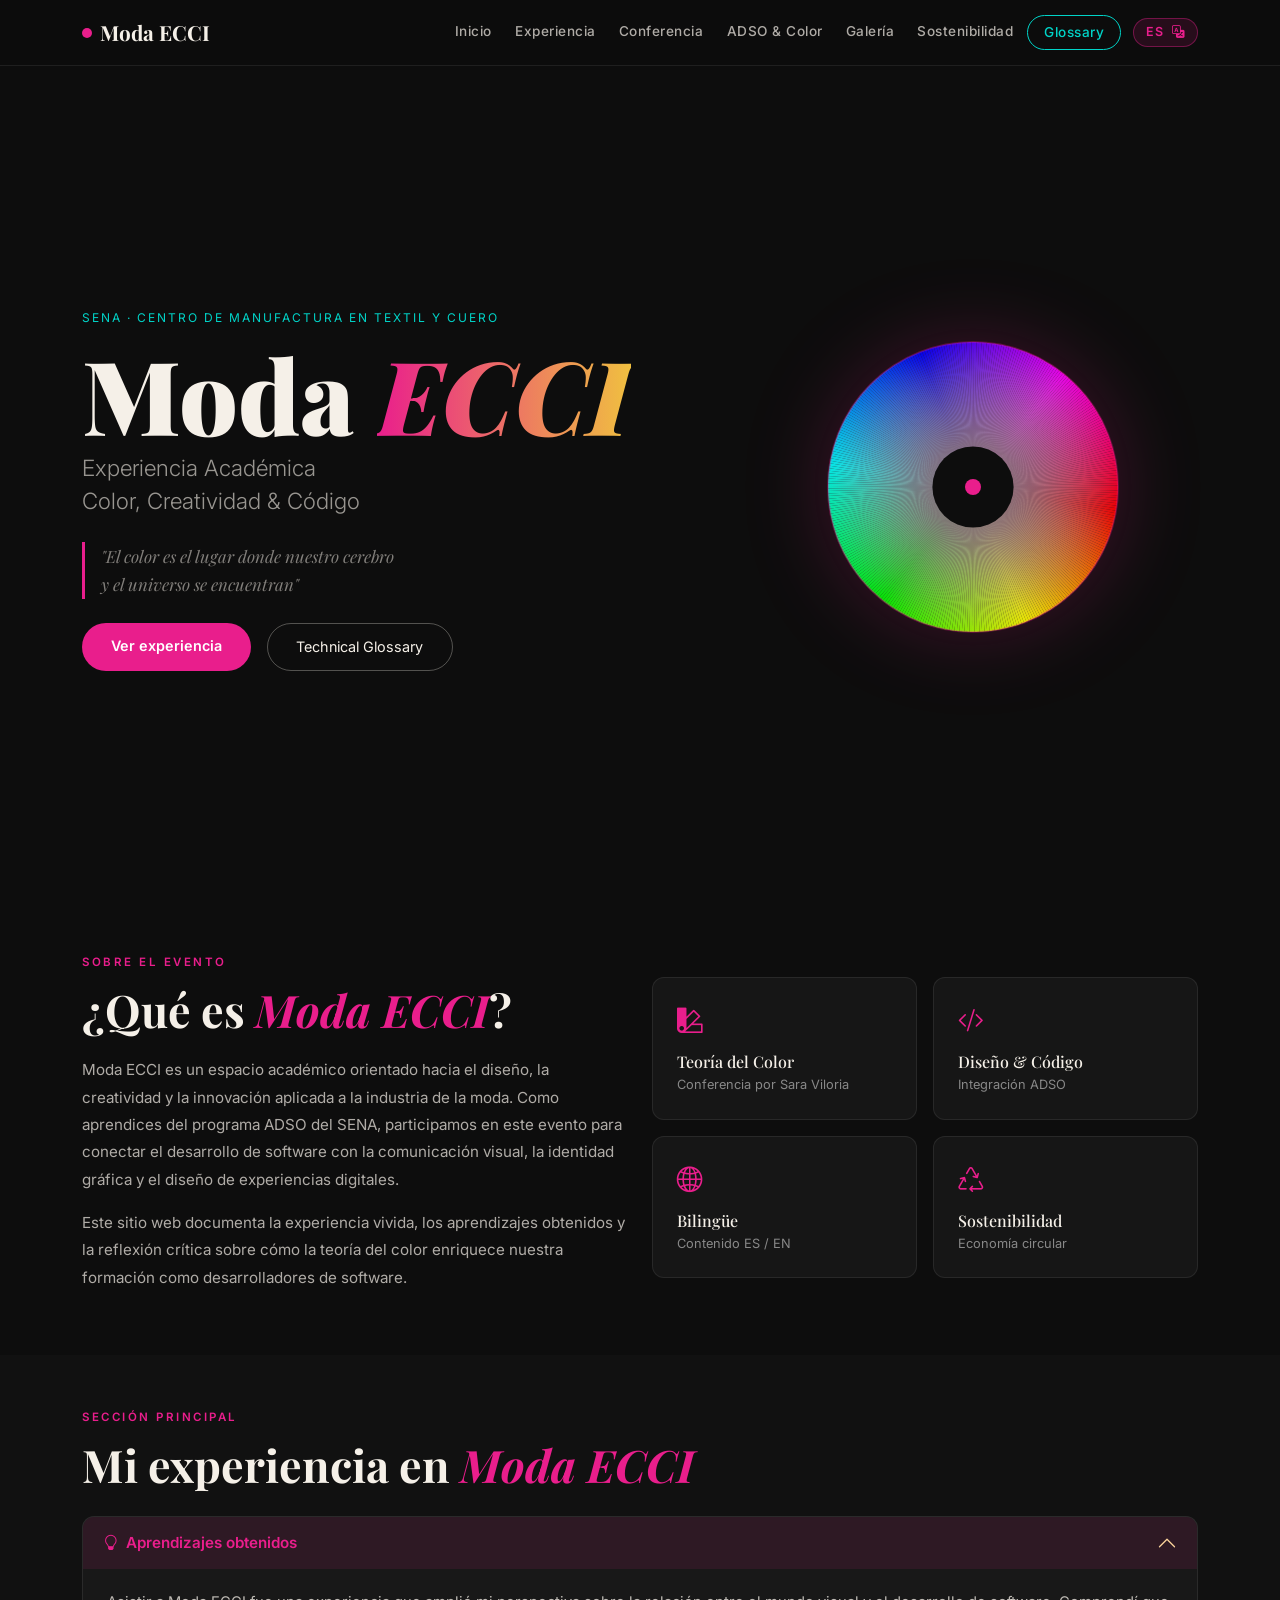
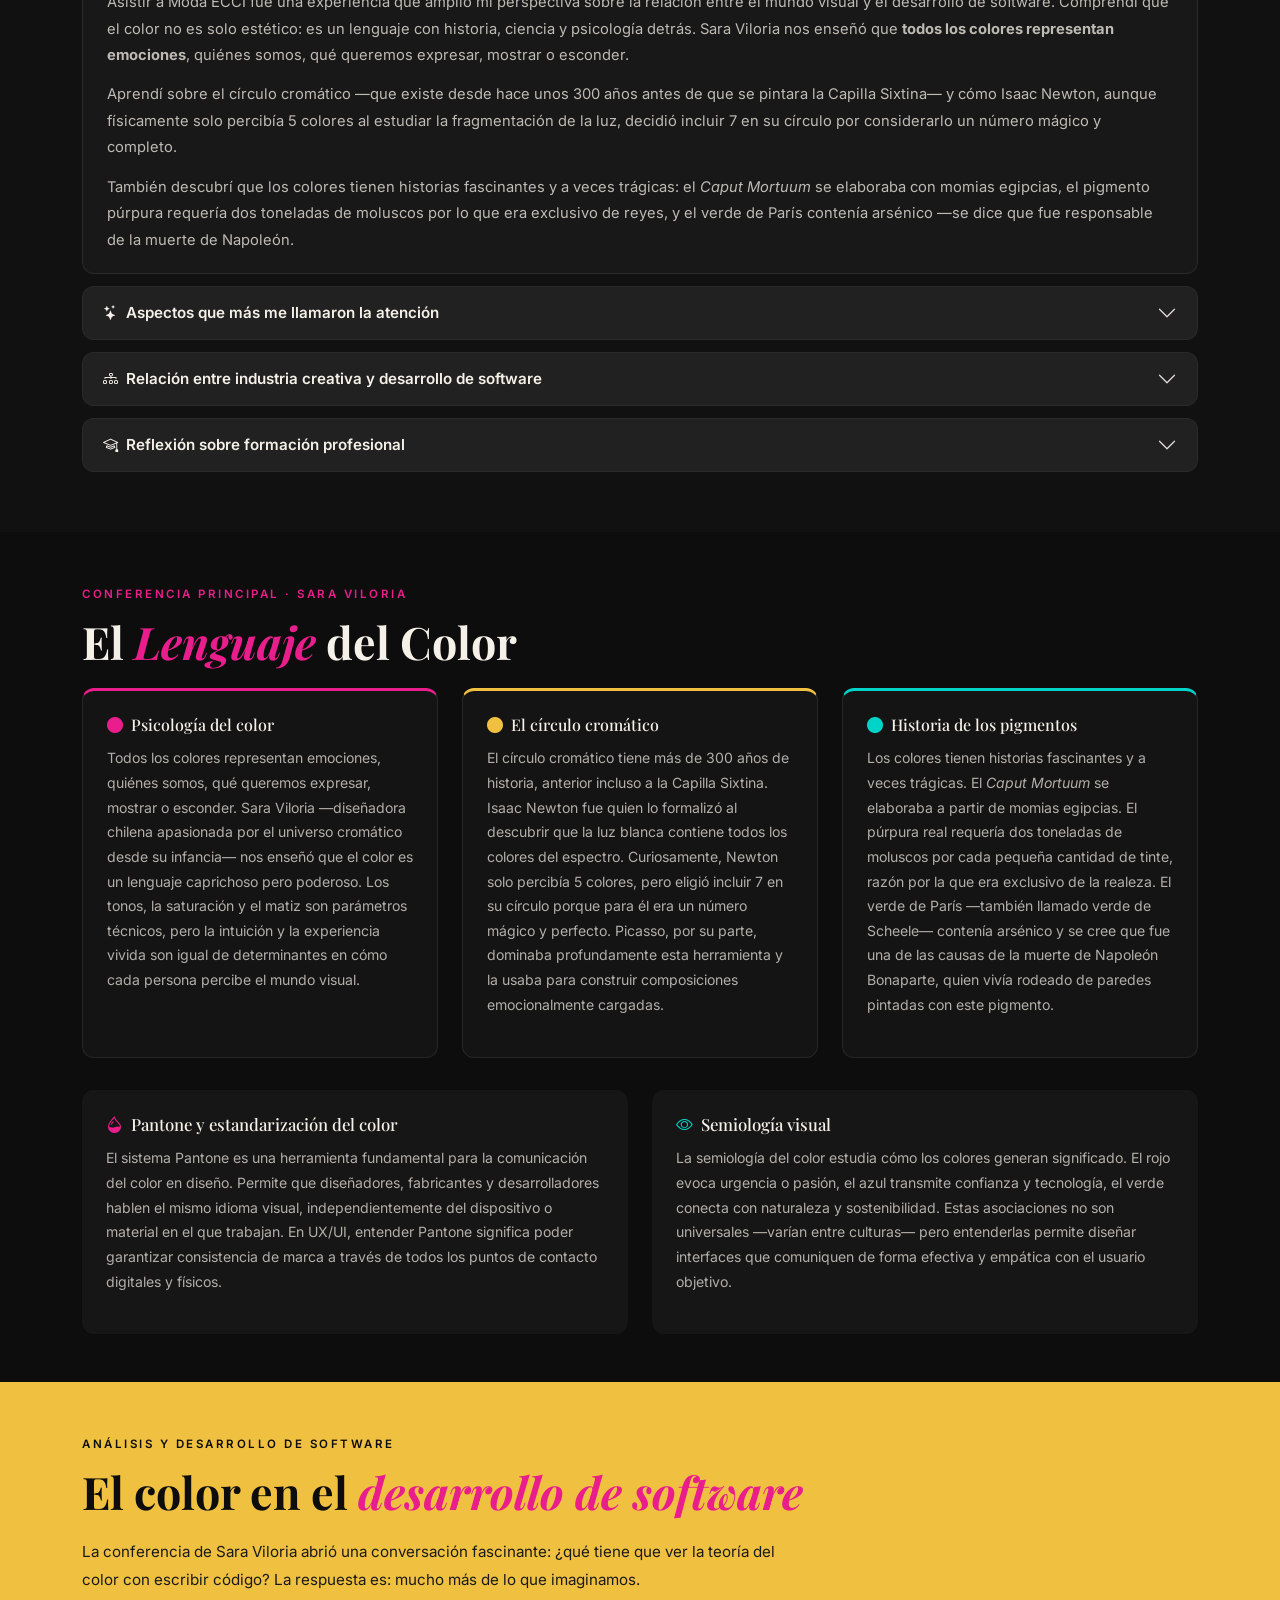
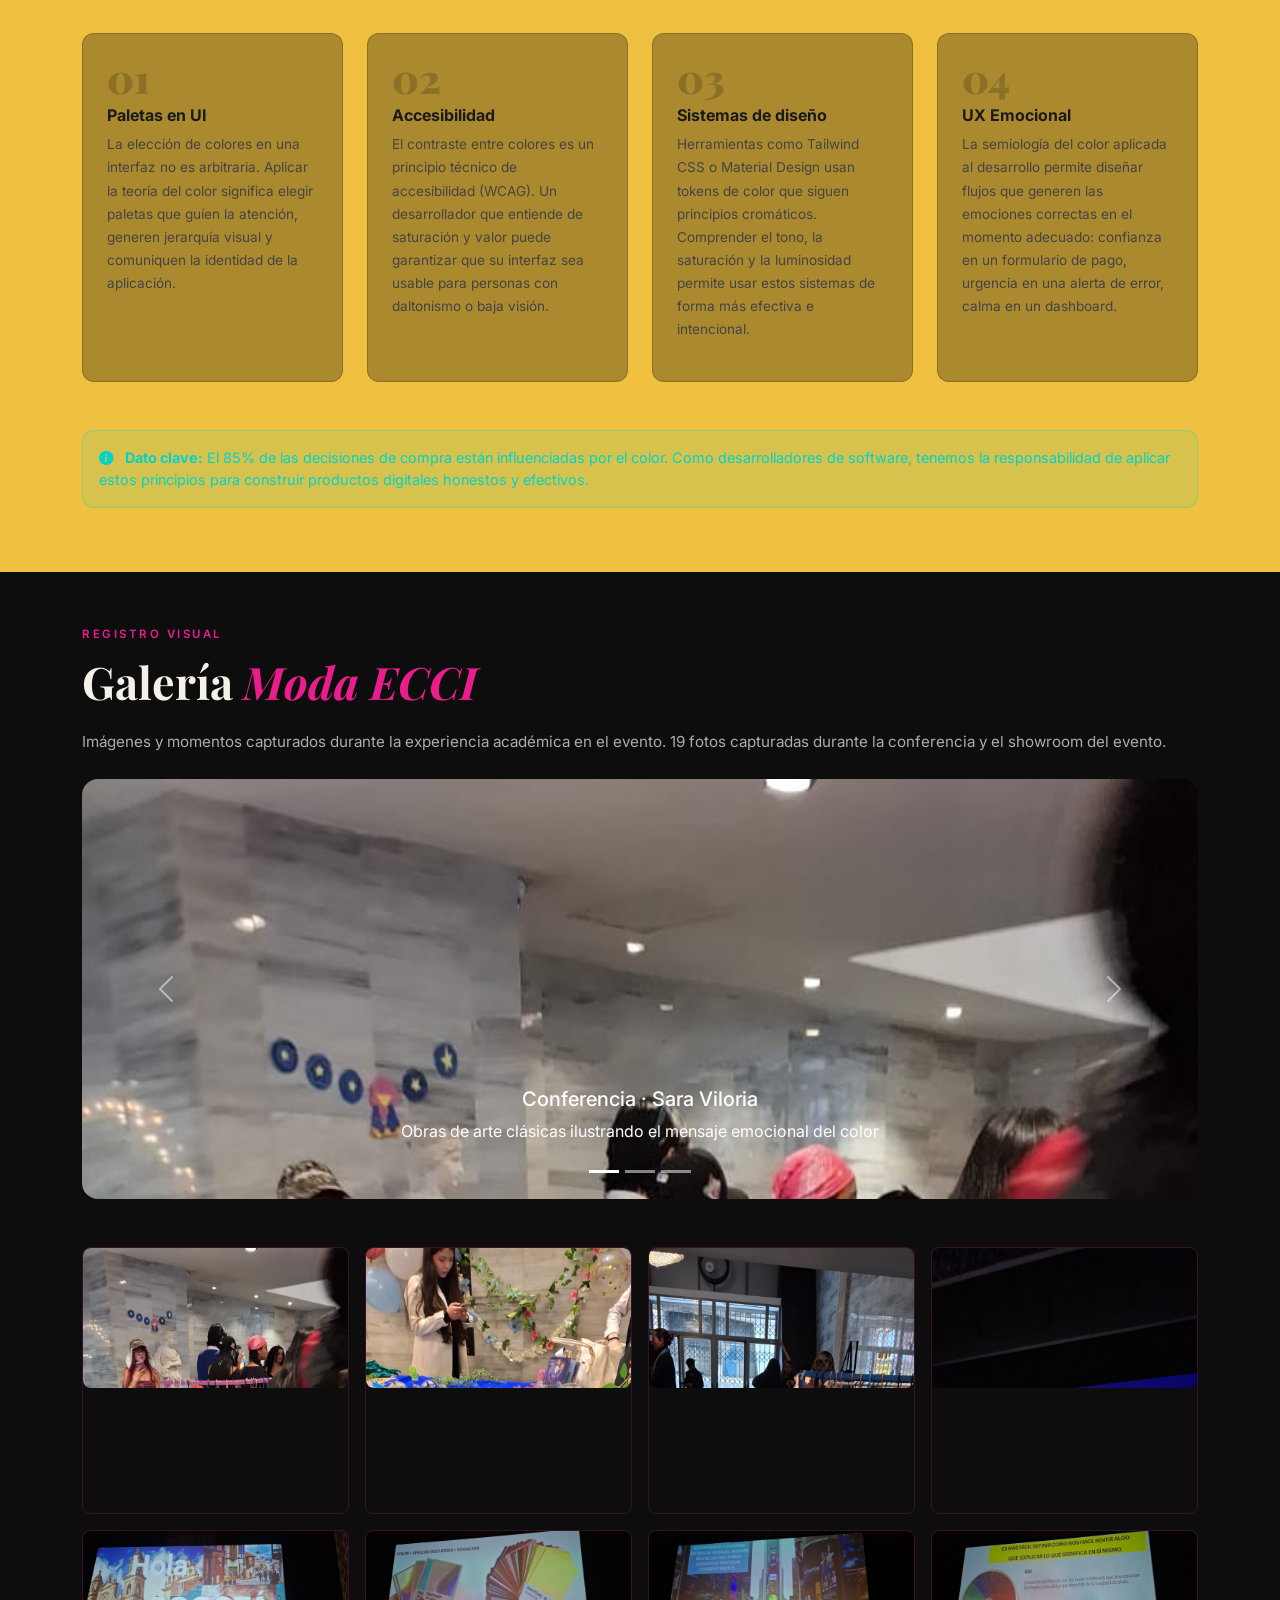
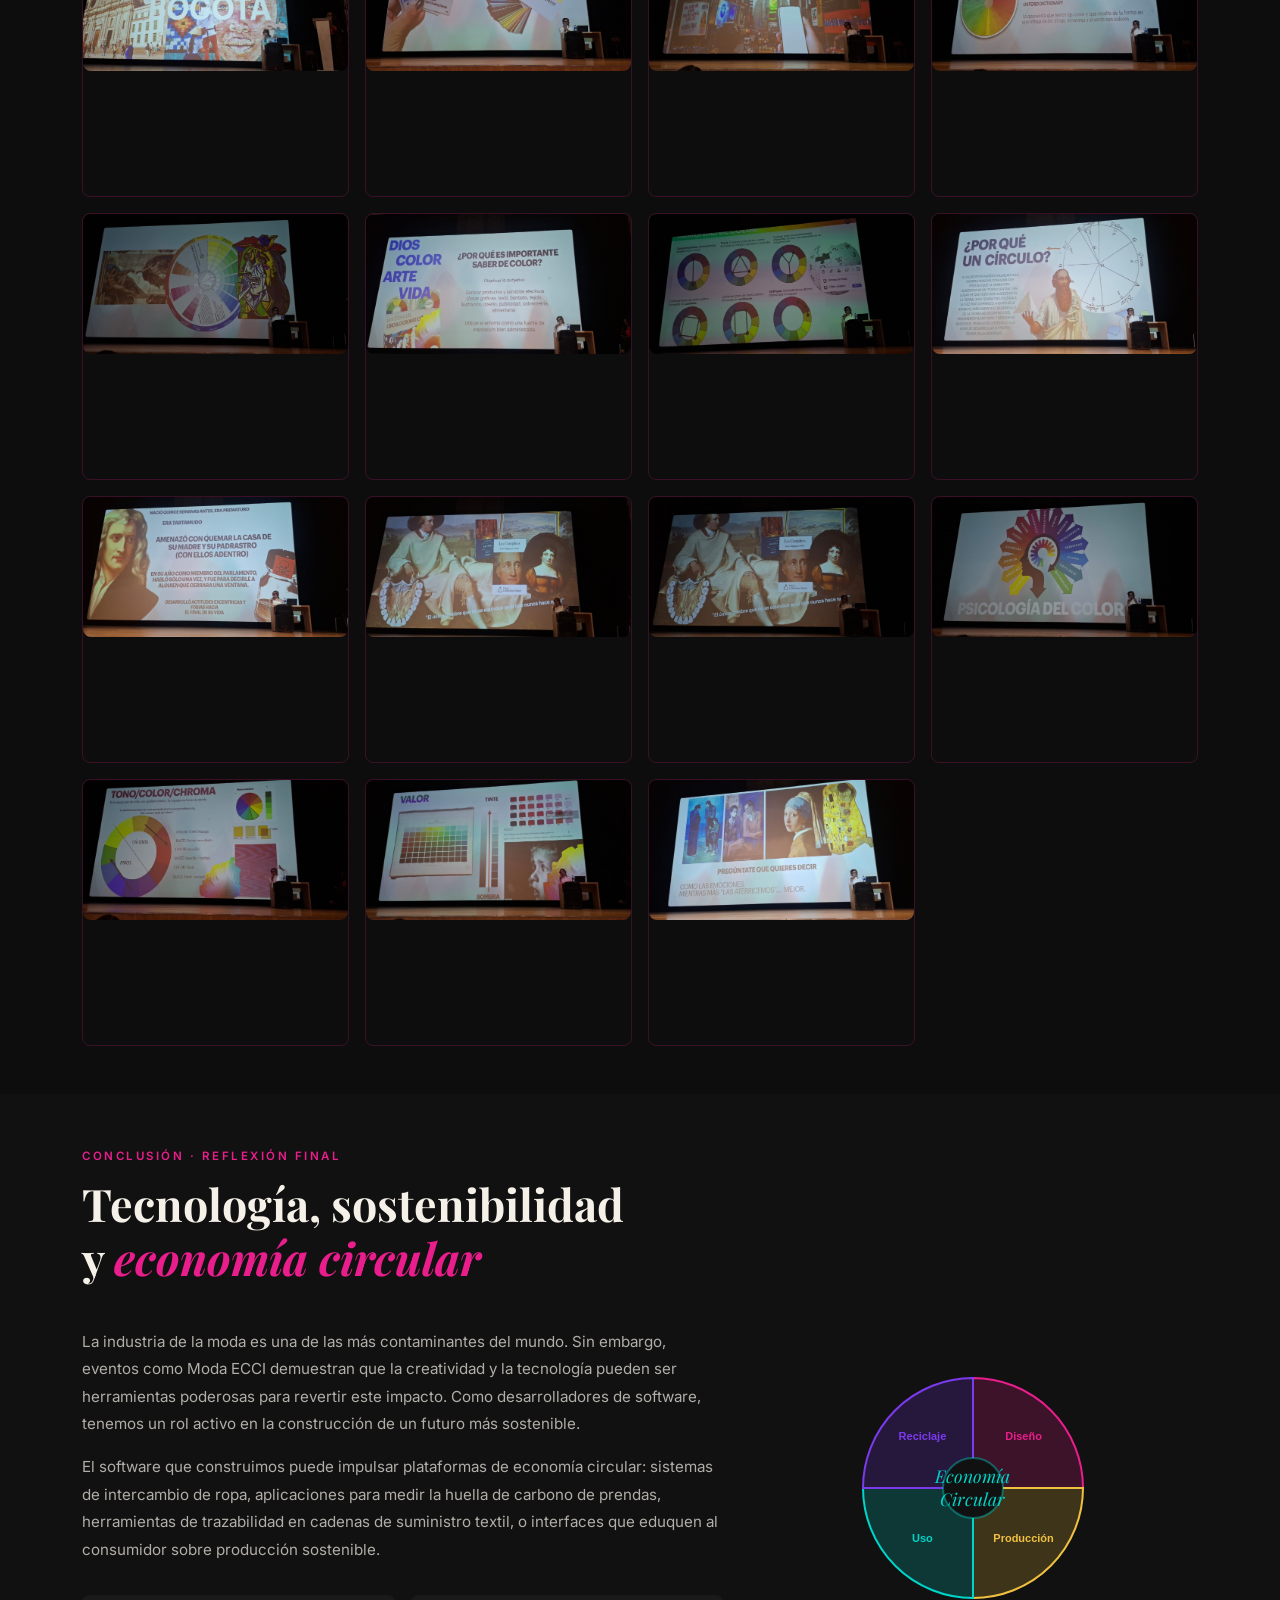
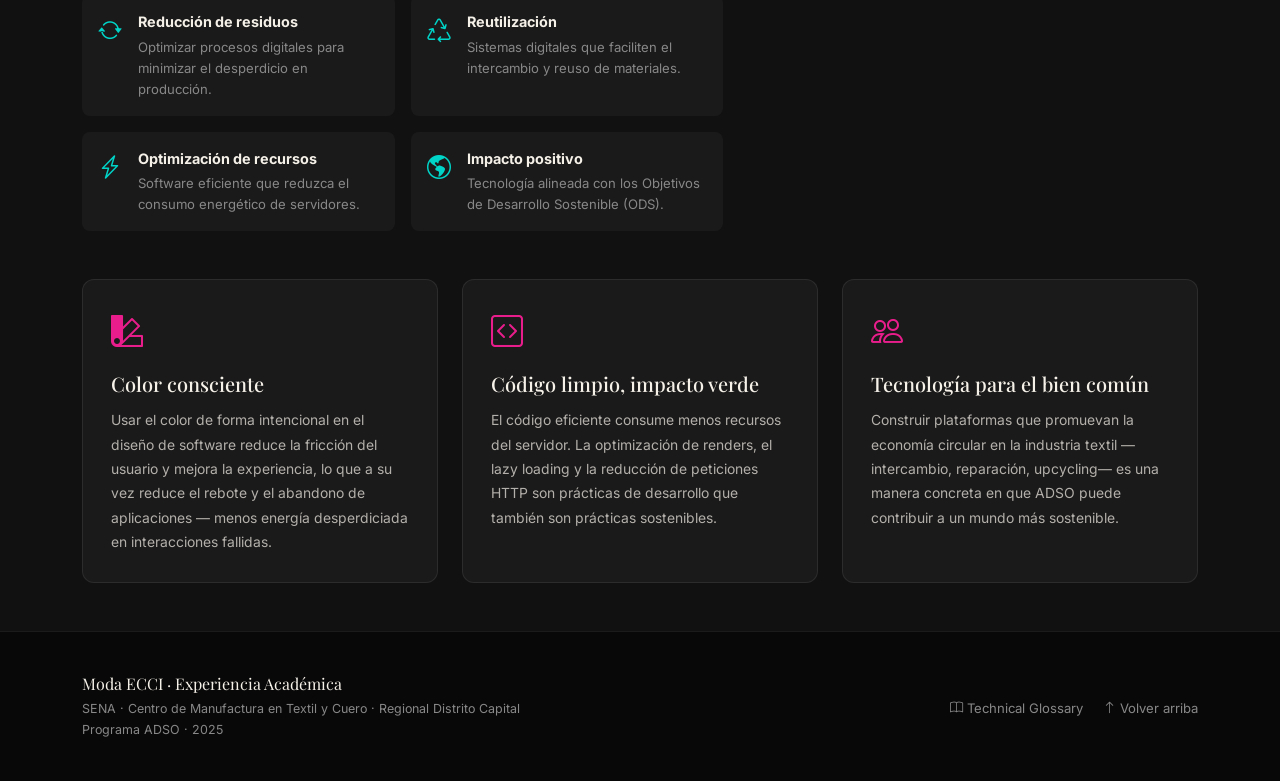
==== index.html @ e86ff84f "Add files via upload" ====
<!DOCTYPE html>
<html lang="es" id="htmlRoot">
<head>
  <meta charset="UTF-8" />
  <meta name="viewport" content="width=device-width, initial-scale=1.0" />
  <title>Moda ECCI – Experiencia Académica</title>
  <link href="https://cdn.jsdelivr.net/npm/bootstrap@5.3.3/dist/css/bootstrap.min.css" rel="stylesheet" />
  <link href="https://fonts.googleapis.com/css2?family=Playfair+Display:ital,wght@0,400;0,700;0,900;1,400&family=Inter:wght@300;400;500;600&display=swap" rel="stylesheet" />
  <link rel="stylesheet" href="https://cdn.jsdelivr.net/npm/bootstrap-icons@1.11.3/font/bootstrap-icons.min.css" />
  <link rel="stylesheet" href="css/styles.css" />
</head>
<body>

  <!-- ══════════════════════ NAVBAR ══════════════════════ -->
  <nav class="navbar navbar-expand-lg navbar-dark fixed-top" id="mainNav">
    <div class="container">
      <a class="navbar-brand fw-bold" href="#hero">
        <span class="brand-dot"></span> Moda ECCI
      </a>
      <button class="navbar-toggler" type="button" data-bs-toggle="collapse" data-bs-target="#navbarNav">
        <span class="navbar-toggler-icon"></span>
      </button>
      <div class="collapse navbar-collapse" id="navbarNav">
        <ul class="navbar-nav ms-auto gap-1">
          <li class="nav-item"><a class="nav-link" href="#inicio" data-es="Inicio" data-en="Home">Inicio</a></li>
          <li class="nav-item"><a class="nav-link" href="#experiencia" data-es="Experiencia" data-en="Experience">Experiencia</a></li>
          <li class="nav-item"><a class="nav-link" href="#conferencia" data-es="Conferencia" data-en="Conference">Conferencia</a></li>
          <li class="nav-item"><a class="nav-link" href="#adso" data-es="ADSO &amp; Color" data-en="ADSO &amp; Color">ADSO &amp; Color</a></li>
          <li class="nav-item"><a class="nav-link" href="#galeria" data-es="Galería" data-en="Gallery">Galería</a></li>
          <li class="nav-item"><a class="nav-link" href="#sostenibilidad" data-es="Sostenibilidad" data-en="Sustainability">Sostenibilidad</a></li>
          <li class="nav-item">
            <a class="nav-link btn-glosario px-3" href="pages/glossary.html">Glossary</a>
          </li>
          <!-- Language toggle -->
          <li class="nav-item d-flex align-items-center ms-2">
            <div class="lang-switch" id="langSwitch" onclick="toggleLang()" title="Cambiar idioma / Switch language">
              <span id="langLabel">ES</span>
              <i class="bi bi-translate ms-1"></i>
            </div>
          </li>
        </ul>
      </div>
    </div>
  </nav>

  <!-- ══════════════════════ HERO ══════════════════════ -->
  <section id="hero" class="hero-section d-flex align-items-center">
    <canvas id="colorWheel" class="color-wheel-bg"></canvas>
    <div class="container position-relative z-2">
      <div class="row align-items-center">
        <div class="col-lg-7">
          <p class="eyebrow-label">SENA · Centro de Manufactura en Textil y Cuero</p>
          <h1 class="hero-title">Moda <em>ECCI</em></h1>
          <h2 class="hero-subtitle" data-es="Experiencia Académica&lt;br/&gt;Color, Creatividad &amp; Código" data-en="Academic Experience&lt;br/&gt;Color, Creativity &amp; Code">Experiencia Académica<br/>Color, Creatividad &amp; Código</h2>
          <p class="hero-quote" data-es='"El color es el lugar donde nuestro cerebro&lt;br/&gt;y el universo se encuentran"' data-en='"Color is the place where our brain&lt;br/&gt;and the universe meet"'>"El color es el lugar donde nuestro cerebro<br/>y el universo se encuentran"</p>
          <div class="d-flex gap-3 mt-4 flex-wrap">
            <a href="#experiencia" class="btn btn-primary-custom" data-es="Ver experiencia" data-en="View experience">Ver experiencia</a>
            <a href="pages/glossary.html" class="btn btn-outline-custom">Technical Glossary</a>
          </div>
        </div>
        <div class="col-lg-5 d-flex justify-content-center mt-5 mt-lg-0">
          <div class="wheel-container">
            <canvas id="wheelDisplay" width="320" height="320"></canvas>
          </div>
        </div>
      </div>
    </div>
  </section>

  <!-- ══════════════════════ INICIO ══════════════════════ -->
  <section id="inicio" class="section-dark py-5">
    <div class="container">
      <div class="row g-4 align-items-center">
        <div class="col-lg-6">
          <span class="section-eyebrow" data-es="Sobre el evento" data-en="About the event">Sobre el evento</span>
          <h2 class="section-title" data-es="¿Qué es &lt;em&gt;Moda ECCI&lt;/em&gt;?" data-en="What is &lt;em&gt;Moda ECCI&lt;/em&gt;?">¿Qué es <em>Moda ECCI</em>?</h2>
          <p class="section-text" data-es="Moda ECCI es un espacio académico orientado hacia el diseño, la creatividad y la innovación aplicada a la industria de la moda. Como aprendices del programa ADSO del SENA, participamos en este evento para conectar el desarrollo de software con la comunicación visual, la identidad gráfica y el diseño de experiencias digitales." data-en="Moda ECCI is an academic space focused on design, creativity, and innovation applied to the fashion industry. As learners in SENA's ADSO program, we participated in this event to connect software development with visual communication, graphic identity, and digital experience design.">Moda ECCI es un espacio académico orientado hacia el diseño, la creatividad y la innovación aplicada a la industria de la moda. Como aprendices del programa ADSO del SENA, participamos en este evento para conectar el desarrollo de software con la comunicación visual, la identidad gráfica y el diseño de experiencias digitales.</p>
          <p class="section-text" data-es="Este sitio web documenta la experiencia vivida, los aprendizajes obtenidos y la reflexión crítica sobre cómo la teoría del color enriquece nuestra formación como desarrolladores de software." data-en="This website documents the lived experience, the lessons learned, and a critical reflection on how color theory enriches our training as software developers.">Este sitio web documenta la experiencia vivida, los aprendizajes obtenidos y la reflexión crítica sobre cómo la teoría del color enriquece nuestra formación como desarrolladores de software.</p>
        </div>
        <div class="col-lg-6">
          <div class="row g-3">
            <div class="col-6">
              <div class="info-card">
                <i class="bi bi-palette2 card-icon"></i>
                <h5 data-es="Teoría del Color" data-en="Color Theory">Teoría del Color</h5>
                <p data-es="Conferencia por Sara Viloria" data-en="Conference by Sara Viloria">Conferencia por Sara Viloria</p>
              </div>
            </div>
            <div class="col-6">
              <div class="info-card">
                <i class="bi bi-code-slash card-icon"></i>
                <h5 data-es="Diseño &amp; Código" data-en="Design &amp; Code">Diseño &amp; Código</h5>
                <p data-es="Integración ADSO" data-en="ADSO Integration">Integración ADSO</p>
              </div>
            </div>
            <div class="col-6">
              <div class="info-card">
                <i class="bi bi-globe2 card-icon"></i>
                <h5 data-es="Bilingüe" data-en="Bilingual">Bilingüe</h5>
                <p data-es="Contenido ES / EN" data-en="Content ES / EN">Contenido ES / EN</p>
              </div>
            </div>
            <div class="col-6">
              <div class="info-card">
                <i class="bi bi-recycle card-icon"></i>
                <h5 data-es="Sostenibilidad" data-en="Sustainability">Sostenibilidad</h5>
                <p data-es="Economía circular" data-en="Circular economy">Economía circular</p>
              </div>
            </div>
          </div>
        </div>
      </div>
    </div>
  </section>

  <!-- ══════════════════════ EXPERIENCIA ══════════════════════ -->
  <section id="experiencia" class="section-light py-5">
    <div class="container">
      <span class="section-eyebrow" data-es="Sección principal" data-en="Main section">Sección principal</span>
      <h2 class="section-title" data-es="Mi experiencia en &lt;em&gt;Moda ECCI&lt;/em&gt;" data-en="My experience at &lt;em&gt;Moda ECCI&lt;/em&gt;">Mi experiencia en <em>Moda ECCI</em></h2>

      <div class="accordion custom-accordion mt-4" id="accordionExperiencia">

        <div class="accordion-item">
          <h2 class="accordion-header">
            <button class="accordion-button" type="button" data-bs-toggle="collapse" data-bs-target="#ap1"
              data-es="&lt;i class='bi bi-lightbulb me-2'&gt;&lt;/i&gt; Aprendizajes obtenidos"
              data-en="&lt;i class='bi bi-lightbulb me-2'&gt;&lt;/i&gt; Lessons learned">
              <i class="bi bi-lightbulb me-2"></i> Aprendizajes obtenidos
            </button>
          </h2>
          <div id="ap1" class="accordion-collapse collapse show" data-bs-parent="#accordionExperiencia">
            <div class="accordion-body">
              <p data-es="Asistir a Moda ECCI fue una experiencia que amplió mi perspectiva sobre la relación entre el mundo visual y el desarrollo de software. Comprendí que el color no es solo estético: es un lenguaje con historia, ciencia y psicología detrás. Sara Viloria nos enseñó que &lt;strong&gt;todos los colores representan emociones&lt;/strong&gt;, quiénes somos, qué queremos expresar, mostrar o esconder." data-en="Attending Moda ECCI was an experience that broadened my perspective on the relationship between the visual world and software development. I understood that color is not just aesthetic: it is a language with history, science, and psychology behind it. Sara Viloria taught us that &lt;strong&gt;every color represents emotions&lt;/strong&gt;, who we are, what we want to express, show, or hide.">Asistir a Moda ECCI fue una experiencia que amplió mi perspectiva sobre la relación entre el mundo visual y el desarrollo de software. Comprendí que el color no es solo estético: es un lenguaje con historia, ciencia y psicología detrás. Sara Viloria nos enseñó que <strong>todos los colores representan emociones</strong>, quiénes somos, qué queremos expresar, mostrar o esconder.</p>
              <p data-es="Aprendí sobre el círculo cromático —que existe desde hace unos 300 años antes de que se pintara la Capilla Sixtina— y cómo Isaac Newton, aunque físicamente solo percibía 5 colores al estudiar la fragmentación de la luz, decidió incluir 7 en su círculo por considerarlo un número mágico y completo." data-en="I learned about the color wheel —which has existed for about 300 years before the Sistine Chapel was painted— and how Isaac Newton, although he physically perceived only 5 colors when studying the fragmentation of light, decided to include 7 in his wheel because he considered it a magical and perfect number.">Aprendí sobre el círculo cromático —que existe desde hace unos 300 años antes de que se pintara la Capilla Sixtina— y cómo Isaac Newton, aunque físicamente solo percibía 5 colores al estudiar la fragmentación de la luz, decidió incluir 7 en su círculo por considerarlo un número mágico y completo.</p>
              <p data-es="También descubrí que los colores tienen historias fascinantes y a veces trágicas: el &lt;em&gt;Caput Mortuum&lt;/em&gt; se elaboraba con momias egipcias, el pigmento púrpura requería dos toneladas de moluscos por lo que era exclusivo de reyes, y el verde de París contenía arsénico —se dice que fue responsable de la muerte de Napoleón." data-en="I also discovered that colors have fascinating and sometimes tragic histories: &lt;em&gt;Caput Mortuum&lt;/em&gt; was made from Egyptian mummies, the purple pigment required two tons of mollusks making it exclusive to kings, and Paris Green contained arsenic —said to have been responsible for Napoleon's death.">También descubrí que los colores tienen historias fascinantes y a veces trágicas: el <em>Caput Mortuum</em> se elaboraba con momias egipcias, el pigmento púrpura requería dos toneladas de moluscos por lo que era exclusivo de reyes, y el verde de París contenía arsénico —se dice que fue responsable de la muerte de Napoleón.</p>
            </div>
          </div>
        </div>

        <div class="accordion-item">
          <h2 class="accordion-header">
            <button class="accordion-button collapsed" type="button" data-bs-toggle="collapse" data-bs-target="#ap2"
              data-es="&lt;i class='bi bi-stars me-2'&gt;&lt;/i&gt; Aspectos que más me llamaron la atención"
              data-en="&lt;i class='bi bi-stars me-2'&gt;&lt;/i&gt; Highlights that stood out most">
              <i class="bi bi-stars me-2"></i> Aspectos que más me llamaron la atención
            </button>
          </h2>
          <div id="ap2" class="accordion-collapse collapse" data-bs-parent="#accordionExperiencia">
            <div class="accordion-body">
              <p data-es="Lo que más me impactó fue la historia personal de Sara Viloria: una diseñadora chilena que, tras un accidente en su infancia, encontró en el color una pasión que definió su vida. No un color específico, sino todos los que pueden existir. Esa perspectiva —vivir el color desde la experiencia y la intuición— me parece profundamente aplicable al diseño de interfaces." data-en="What impacted me most was Sara Viloria's personal story: a Chilean designer who, after a childhood accident, found in color a passion that defined her life. Not one specific color, but all that can exist. That perspective —living color through experience and intuition— strikes me as deeply applicable to interface design.">Lo que más me impactó fue la historia personal de Sara Viloria: una diseñadora chilena que, tras un accidente en su infancia, encontró en el color una pasión que definió su vida. No un color específico, sino todos los que pueden existir. Esa perspectiva —vivir el color desde la experiencia y la intuición— me parece profundamente aplicable al diseño de interfaces.</p>
              <p data-es="También me sorprendió la afirmación de que &lt;em&gt;"las personas vemos como vemos el mundo"&lt;/em&gt;: la percepción del color es subjetiva, cultural y emocional. Esto significa que como desarrolladores frontend, nuestras elecciones de color en una interfaz comunican mensajes que van más allá de la estética." data-en="I was also struck by the idea that &lt;em&gt;"we see the world the way we see it"&lt;/em&gt;: color perception is subjective, cultural, and emotional. This means that as frontend developers, our color choices in an interface communicate messages that go beyond aesthetics.">También me sorprendió la afirmación de que <em>"las personas vemos como vemos el mundo"</em>: la percepción del color es subjetiva, cultural y emocional. Esto significa que como desarrolladores frontend, nuestras elecciones de color en una interfaz comunican mensajes que van más allá de la estética.</p>
              <p data-es="La técnica detrás del color —tono, saturación y matiz— me mostró que aunque hay principios técnicos sólidos, la intuición y la experiencia vivida son igualmente determinantes en el resultado final." data-en="The technique behind color —hue, saturation, and tone— showed me that although there are solid technical principles, intuition and lived experience are equally decisive in the final result.">La técnica detrás del color —tono, saturación y matiz— me mostró que aunque hay principios técnicos sólidos, la intuición y la experiencia vivida son igualmente determinantes en el resultado final.</p>
            </div>
          </div>
        </div>

        <div class="accordion-item">
          <h2 class="accordion-header">
            <button class="accordion-button collapsed" type="button" data-bs-toggle="collapse" data-bs-target="#ap3"
              data-es="&lt;i class='bi bi-diagram-3 me-2'&gt;&lt;/i&gt; Relación entre industria creativa y desarrollo de software"
              data-en="&lt;i class='bi bi-diagram-3 me-2'&gt;&lt;/i&gt; Creative industry and software development">
              <i class="bi bi-diagram-3 me-2"></i> Relación entre industria creativa y desarrollo de software
            </button>
          </h2>
          <div id="ap3" class="accordion-collapse collapse" data-bs-parent="#accordionExperiencia">
            <div class="accordion-body">
              <p data-es="La conexión es más profunda de lo que parece a primera vista. La industria de la moda trabaja con sistemas visuales, identidad de marca, comunicación no verbal y experiencia del usuario —exactamente los mismos principios que guían el diseño de interfaces digitales en ADSO." data-en="The connection is deeper than it first appears. The fashion industry works with visual systems, brand identity, non-verbal communication, and user experience —exactly the same principles that guide digital interface design in ADSO.">La conexión es más profunda de lo que parece a primera vista. La industria de la moda trabaja con sistemas visuales, identidad de marca, comunicación no verbal y experiencia del usuario —exactamente los mismos principios que guían el diseño de interfaces digitales en ADSO.</p>
              <p data-es="Cuando un desarrollador elige una paleta de colores para una aplicación, está usando semiología del color, psicología visual y teoría cromática, ya sea conscientemente o no. Moda ECCI nos hizo conscientes de este proceso para que nuestras decisiones de diseño sean intencionales y fundamentadas." data-en="When a developer chooses a color palette for an application, they are using color semiology, visual psychology, and chromatic theory, whether consciously or not. Moda ECCI made us aware of this process so that our design decisions become intentional and well-founded.">Cuando un desarrollador elige una paleta de colores para una aplicación, está usando semiología del color, psicología visual y teoría cromática, ya sea conscientemente o no. Moda ECCI nos hizo conscientes de este proceso para que nuestras decisiones de diseño sean intencionales y fundamentadas.</p>
            </div>
          </div>
        </div>

        <div class="accordion-item">
          <h2 class="accordion-header">
            <button class="accordion-button collapsed" type="button" data-bs-toggle="collapse" data-bs-target="#ap4"
              data-es="&lt;i class='bi bi-mortarboard me-2'&gt;&lt;/i&gt; Reflexión sobre formación profesional"
              data-en="&lt;i class='bi bi-mortarboard me-2'&gt;&lt;/i&gt; Reflection on professional development">
              <i class="bi bi-mortarboard me-2"></i> Reflexión sobre formación profesional
            </button>
          </h2>
          <div id="ap4" class="accordion-collapse collapse" data-bs-parent="#accordionExperiencia">
            <div class="accordion-body">
              <p data-es="Espacios como Moda ECCI son fundamentales porque rompen la burbuja técnica en la que a veces nos encerramos como programadores. El mercado laboral actual exige desarrolladores que entiendan de diseño, que puedan comunicarse con creativos, que comprendan la psicología del usuario y que construyan interfaces no solo funcionales sino visualmente coherentes y emocionalmente efectivas." data-en="Spaces like Moda ECCI are fundamental because they break the technical bubble we sometimes lock ourselves in as programmers. The current job market demands developers who understand design, who can communicate with creatives, who grasp user psychology, and who build interfaces that are not only functional but visually coherent and emotionally effective.">Espacios como Moda ECCI son fundamentales porque rompen la burbuja técnica en la que a veces nos encerramos como programadores. El mercado laboral actual exige desarrolladores que entiendan de diseño, que puedan comunicarse con creativos, que comprendan la psicología del usuario y que construyan interfaces no solo funcionales sino visualmente coherentes y emocionalmente efectivas.</p>
              <p data-es="Esta experiencia reforzó mi convicción de que la formación técnica y la sensibilidad creativa no son opuestas, sino complementarias. Un buen desarrollador no solo escribe código limpio; también construye experiencias que conectan con las personas." data-en="This experience reinforced my conviction that technical training and creative sensibility are not opposites, but complementary. A good developer not only writes clean code; they also build experiences that connect with people.">Esta experiencia reforzó mi convicción de que la formación técnica y la sensibilidad creativa no son opuestas, sino complementarias. Un buen desarrollador no solo escribe código limpio; también construye experiencias que conectan con las personas.</p>
            </div>
          </div>
        </div>

      </div>
    </div>
  </section>

  <!-- ══════════════════════ CONFERENCIA ══════════════════════ -->
  <section id="conferencia" class="section-dark py-5">
    <div class="container">
      <span class="section-eyebrow" data-es="Conferencia principal · Sara Viloria" data-en="Main Conference · Sara Viloria">Conferencia principal · Sara Viloria</span>
      <h2 class="section-title" data-es="El &lt;em&gt;Lenguaje&lt;/em&gt; del Color" data-en="The &lt;em&gt;Language&lt;/em&gt; of Color">El <em>Lenguaje</em> del Color</h2>

      <div class="row g-4">
        <div class="col-lg-4">
          <div class="color-history-card" style="--accent:#E91E8C">
            <h4><i class="bi bi-circle-fill me-2" style="color:#E91E8C"></i><span data-es="Psicología del color" data-en="Color Psychology">Psicología del color</span></h4>
            <p data-es="Todos los colores representan emociones, quiénes somos, qué queremos expresar, mostrar o esconder. Sara Viloria —diseñadora chilena apasionada por el universo cromático desde su infancia— nos enseñó que el color es un lenguaje caprichoso pero poderoso. Los tonos, la saturación y el matiz son parámetros técnicos, pero la intuición y la experiencia vivida son igual de determinantes en cómo cada persona percibe el mundo visual." data-en="Every color represents emotions, who we are, what we want to express, show, or hide. Sara Viloria —a Chilean designer passionate about the chromatic universe since childhood— taught us that color is a capricious yet powerful language. Hue, saturation, and tone are technical parameters, but intuition and lived experience are equally decisive in how each person perceives the visual world.">Todos los colores representan emociones, quiénes somos, qué queremos expresar, mostrar o esconder. Sara Viloria —diseñadora chilena apasionada por el universo cromático desde su infancia— nos enseñó que el color es un lenguaje caprichoso pero poderoso. Los tonos, la saturación y el matiz son parámetros técnicos, pero la intuición y la experiencia vivida son igual de determinantes en cómo cada persona percibe el mundo visual.</p>
          </div>
        </div>
        <div class="col-lg-4">
          <div class="color-history-card" style="--accent:#F0C040">
            <h4><i class="bi bi-circle-fill me-2" style="color:#F0C040"></i><span data-es="El círculo cromático" data-en="The Color Wheel">El círculo cromático</span></h4>
            <p data-es="El círculo cromático tiene más de 300 años de historia, anterior incluso a la Capilla Sixtina. Isaac Newton fue quien lo formalizó al descubrir que la luz blanca contiene todos los colores del espectro. Curiosamente, Newton solo percibía 5 colores, pero eligió incluir 7 en su círculo porque para él era un número mágico y perfecto. Picasso, por su parte, dominaba profundamente esta herramienta y la usaba para construir composiciones emocionalmente cargadas." data-en="The color wheel has over 300 years of history, predating even the Sistine Chapel. Isaac Newton formalized it upon discovering that white light contains all spectral colors. Interestingly, Newton could only perceive 5 colors himself, yet chose to include 7 in his wheel because he considered it a magical and perfect number. Picasso, for his part, deeply mastered this tool and used it to build emotionally charged compositions.">El círculo cromático tiene más de 300 años de historia, anterior incluso a la Capilla Sixtina. Isaac Newton fue quien lo formalizó al descubrir que la luz blanca contiene todos los colores del espectro. Curiosamente, Newton solo percibía 5 colores, pero eligió incluir 7 en su círculo porque para él era un número mágico y perfecto. Picasso, por su parte, dominaba profundamente esta herramienta y la usaba para construir composiciones emocionalmente cargadas.</p>
          </div>
        </div>
        <div class="col-lg-4">
          <div class="color-history-card" style="--accent:#00D4C8">
            <h4><i class="bi bi-circle-fill me-2" style="color:#00D4C8"></i><span data-es="Historia de los pigmentos" data-en="History of Pigments">Historia de los pigmentos</span></h4>
            <p data-es="Los colores tienen historias fascinantes y a veces trágicas. El &lt;em&gt;Caput Mortuum&lt;/em&gt; se elaboraba a partir de momias egipcias. El púrpura real requería dos toneladas de moluscos por cada pequeña cantidad de tinte, razón por la que era exclusivo de la realeza. El verde de París —también llamado verde de Scheele— contenía arsénico y se cree que fue una de las causas de la muerte de Napoleón Bonaparte, quien vivía rodeado de paredes pintadas con este pigmento." data-en="Colors have fascinating and sometimes tragic histories. &lt;em&gt;Caput Mortuum&lt;/em&gt; was made from Egyptian mummies. Royal purple required two tons of mollusks per small amount of dye, which is why it was exclusive to royalty. Paris Green —also known as Scheele's Green— contained arsenic and is believed to have contributed to Napoleon Bonaparte's death, as he lived surrounded by walls painted with this pigment.">Los colores tienen historias fascinantes y a veces trágicas. El <em>Caput Mortuum</em> se elaboraba a partir de momias egipcias. El púrpura real requería dos toneladas de moluscos por cada pequeña cantidad de tinte, razón por la que era exclusivo de la realeza. El verde de París —también llamado verde de Scheele— contenía arsénico y se cree que fue una de las causas de la muerte de Napoleón Bonaparte, quien vivía rodeado de paredes pintadas con este pigmento.</p>
          </div>
        </div>
      </div>

      <div class="row g-4 mt-2">
        <div class="col-lg-6">
          <div class="feature-block">
            <h4><i class="bi bi-droplet-half me-2 accent-magenta"></i><span data-es="Pantone y estandarización del color" data-en="Pantone and Color Standardization">Pantone y estandarización del color</span></h4>
            <p data-es="El sistema Pantone es una herramienta fundamental para la comunicación del color en diseño. Permite que diseñadores, fabricantes y desarrolladores hablen el mismo idioma visual, independientemente del dispositivo o material en el que trabajan. En UX/UI, entender Pantone significa poder garantizar consistencia de marca a través de todos los puntos de contacto digitales y físicos." data-en="The Pantone system is a fundamental tool for color communication in design. It allows designers, manufacturers, and developers to speak the same visual language, regardless of the device or material they work with. In UX/UI, understanding Pantone means being able to guarantee brand consistency across all digital and physical touchpoints.">El sistema Pantone es una herramienta fundamental para la comunicación del color en diseño. Permite que diseñadores, fabricantes y desarrolladores hablen el mismo idioma visual, independientemente del dispositivo o material en el que trabajan. En UX/UI, entender Pantone significa poder garantizar consistencia de marca a través de todos los puntos de contacto digitales y físicos.</p>
          </div>
        </div>
        <div class="col-lg-6">
          <div class="feature-block">
            <h4><i class="bi bi-eye me-2 accent-cyan"></i><span data-es="Semiología visual" data-en="Visual Semiology">Semiología visual</span></h4>
            <p data-es="La semiología del color estudia cómo los colores generan significado. El rojo evoca urgencia o pasión, el azul transmite confianza y tecnología, el verde conecta con naturaleza y sostenibilidad. Estas asociaciones no son universales —varían entre culturas— pero entenderlas permite diseñar interfaces que comuniquen de forma efectiva y empática con el usuario objetivo." data-en="Color semiology studies how colors generate meaning. Red evokes urgency or passion, blue conveys trust and technology, green connects with nature and sustainability. These associations are not universal —they vary across cultures— but understanding them allows us to design interfaces that communicate effectively and empathetically with the target user.">La semiología del color estudia cómo los colores generan significado. El rojo evoca urgencia o pasión, el azul transmite confianza y tecnología, el verde conecta con naturaleza y sostenibilidad. Estas asociaciones no son universales —varían entre culturas— pero entenderlas permite diseñar interfaces que comuniquen de forma efectiva y empática con el usuario objetivo.</p>
          </div>
        </div>
      </div>
    </div>
  </section>

  <!-- ══════════════════════ ADSO & COLOR ══════════════════════ -->
  <section id="adso" class="section-accent py-5">
    <div class="container">
      <span class="section-eyebrow" style="color:#0D0D0D" data-es="Análisis y Desarrollo de Software" data-en="Software Analysis and Development">Análisis y Desarrollo de Software</span>
      <h2 class="section-title" style="color:#0D0D0D" data-es="El color en el &lt;em&gt;desarrollo de software&lt;/em&gt;" data-en="Color in &lt;em&gt;software development&lt;/em&gt;">El color en el <em>desarrollo de software</em></h2>
      <p class="section-text" style="color:#1a1a1a; max-width:700px" data-es="La conferencia de Sara Viloria abrió una conversación fascinante: ¿qué tiene que ver la teoría del color con escribir código? La respuesta es: mucho más de lo que imaginamos." data-en="Sara Viloria's conference opened a fascinating conversation: what does color theory have to do with writing code? The answer is: much more than we imagine.">La conferencia de Sara Viloria abrió una conversación fascinante: ¿qué tiene que ver la teoría del color con escribir código? La respuesta es: mucho más de lo que imaginamos.</p>

      <div class="row g-4 mt-2">
        <div class="col-md-6 col-lg-3">
          <div class="adso-card">
            <div class="adso-num">01</div>
            <h5 data-es="Paletas en UI" data-en="UI Color Palettes">Paletas en UI</h5>
            <p data-es="La elección de colores en una interfaz no es arbitraria. Aplicar la teoría del color significa elegir paletas que guíen la atención, generen jerarquía visual y comuniquen la identidad de la aplicación." data-en="Color choices in an interface are not arbitrary. Applying color theory means choosing palettes that guide attention, create visual hierarchy, and communicate the application's identity.">La elección de colores en una interfaz no es arbitraria. Aplicar la teoría del color significa elegir paletas que guíen la atención, generen jerarquía visual y comuniquen la identidad de la aplicación.</p>
          </div>
        </div>
        <div class="col-md-6 col-lg-3">
          <div class="adso-card">
            <div class="adso-num">02</div>
            <h5 data-es="Accesibilidad" data-en="Accessibility">Accesibilidad</h5>
            <p data-es="El contraste entre colores es un principio técnico de accesibilidad (WCAG). Un desarrollador que entiende de saturación y valor puede garantizar que su interfaz sea usable para personas con daltonismo o baja visión." data-en="Color contrast is a technical accessibility principle (WCAG). A developer who understands saturation and value can ensure their interface is usable for people with color blindness or low vision.">El contraste entre colores es un principio técnico de accesibilidad (WCAG). Un desarrollador que entiende de saturación y valor puede garantizar que su interfaz sea usable para personas con daltonismo o baja visión.</p>
          </div>
        </div>
        <div class="col-md-6 col-lg-3">
          <div class="adso-card">
            <div class="adso-num">03</div>
            <h5 data-es="Sistemas de diseño" data-en="Design Systems">Sistemas de diseño</h5>
            <p data-es="Herramientas como Tailwind CSS o Material Design usan tokens de color que siguen principios cromáticos. Comprender el tono, la saturación y la luminosidad permite usar estos sistemas de forma más efectiva e intencional." data-en="Tools like Tailwind CSS or Material Design use color tokens that follow chromatic principles. Understanding hue, saturation, and luminosity allows you to use these systems more effectively and intentionally.">Herramientas como Tailwind CSS o Material Design usan tokens de color que siguen principios cromáticos. Comprender el tono, la saturación y la luminosidad permite usar estos sistemas de forma más efectiva e intencional.</p>
          </div>
        </div>
        <div class="col-md-6 col-lg-3">
          <div class="adso-card">
            <div class="adso-num">04</div>
            <h5 data-es="UX Emocional" data-en="Emotional UX">UX Emocional</h5>
            <p data-es="La semiología del color aplicada al desarrollo permite diseñar flujos que generen las emociones correctas en el momento adecuado: confianza en un formulario de pago, urgencia en una alerta de error, calma en un dashboard." data-en="Color semiology applied to development allows designing flows that generate the right emotions at the right moment: trust in a payment form, urgency in an error alert, calm in a dashboard.">La semiología del color aplicada al desarrollo permite diseñar flujos que generen las emociones correctas en el momento adecuado: confianza en un formulario de pago, urgencia en una alerta de error, calma en un dashboard.</p>
          </div>
        </div>
      </div>

      <div class="alert custom-alert mt-5" role="alert">
        <i class="bi bi-info-circle-fill me-2"></i>
        <span data-es="&lt;strong&gt;Dato clave:&lt;/strong&gt; El 85% de las decisiones de compra están influenciadas por el color. Como desarrolladores de software, tenemos la responsabilidad de aplicar estos principios para construir productos digitales honestos y efectivos." data-en="&lt;strong&gt;Key fact:&lt;/strong&gt; 85% of purchasing decisions are influenced by color. As software developers, we have the responsibility to apply these principles to build honest and effective digital products."><strong>Dato clave:</strong> El 85% de las decisiones de compra están influenciadas por el color. Como desarrolladores de software, tenemos la responsabilidad de aplicar estos principios para construir productos digitales honestos y efectivos.</span>
      </div>
    </div>
  </section>

  <!-- ══════════════════════ GALERÍA ══════════════════════ -->
  <section id="galeria" class="section-dark py-5">
    <div class="container">
      <span class="section-eyebrow" data-es="Registro visual" data-en="Visual record">Registro visual</span>
      <h2 class="section-title" data-es="Galería &lt;em&gt;Moda ECCI&lt;/em&gt;" data-en="&lt;em&gt;Moda ECCI&lt;/em&gt; Gallery">Galería <em>Moda ECCI</em></h2>
      <p class="section-text mb-4" data-es="Imágenes y momentos capturados durante la experiencia académica en el evento. 19 fotos capturadas durante la conferencia y el showroom del evento." data-en="Images and moments captured during the academic experience at the event. 19 photos taken during the conference and the event showroom.">Imágenes y momentos capturados durante la experiencia académica en el evento. 19 fotos capturadas durante la conferencia y el showroom del evento.</p>

      <div id="carouselGaleria" class="carousel slide carousel-fade mb-5" data-bs-ride="carousel">
        <div class="carousel-indicators">
          <button type="button" data-bs-target="#carouselGaleria" data-bs-slide-to="0" class="active" aria-current="true"></button>
          <button type="button" data-bs-target="#carouselGaleria" data-bs-slide-to="1"></button>
          <button type="button" data-bs-target="#carouselGaleria" data-bs-slide-to="2"></button>
        </div>
        <div class="carousel-inner rounded-4 overflow-hidden">
          <div class="carousel-item active">
            <img src="images/foto1.jpg" class="d-block w-100 carousel-real-img" alt="Conferencia">
            <div class="carousel-caption d-none d-md-block">
              <h5 data-es="Conferencia · Sara Viloria" data-en="Conference · Sara Viloria">Conferencia · Sara Viloria</h5>
              <p data-es="Obras de arte clásicas ilustrando el mensaje emocional del color" data-en="Classic artworks illustrating the emotional message of color">Obras de arte clásicas ilustrando el mensaje emocional del color</p>
            </div>
          </div>
          <div class="carousel-item">
            <img src="images/foto3.jpg" class="d-block w-100 carousel-real-img" alt="Tono Color Chroma">
            <div class="carousel-caption d-none d-md-block">
              <h5 data-es="Tono / Color / Chroma" data-en="Tone / Color / Chroma">Tono / Color / Chroma</h5>
              <p data-es="Círculo cromático: colores cálidos y fríos, matiz y saturación" data-en="Color wheel: warm and cool colors, hue and saturation">Círculo cromático: colores cálidos y fríos, matiz y saturación</p>
            </div>
          </div>
          <div class="carousel-item">
            <img src="images/foto17.jpg" class="d-block w-100 carousel-real-img" alt="Showroom">
            <div class="carousel-caption d-none d-md-block">
              <h5 data-es="Showroom · Moda ECCI" data-en="Showroom · Moda ECCI">Showroom · Moda ECCI</h5>
              <p data-es="Exhibición de prendas en el evento — diseño e innovación textil" data-en="Garment exhibition at the event — textile design and innovation">Exhibición de prendas en el evento — diseño e innovación textil</p>
            </div>
          </div>
        </div>
        <button class="carousel-control-prev" type="button" data-bs-target="#carouselGaleria" data-bs-slide="prev">
          <span class="carousel-control-prev-icon"></span>
        </button>
        <button class="carousel-control-next" type="button" data-bs-target="#carouselGaleria" data-bs-slide="next">
          <span class="carousel-control-next-icon"></span>
        </button>
      </div>

      <div class="row g-3" id="photoGrid">
        <div class="col-6 col-md-4 col-lg-3"><div class="photo-thumb" data-bs-toggle="modal" data-bs-target="#photoModal" data-img="images/foto1.jpg" data-caption-es="Conferencia · Pregúntate qué quieres decir" data-caption-en="Conference · Ask yourself what you want to say"><img src="images/foto1.jpg" alt="Conferencia" class="thumb-real-img"></div></div>
        <div class="col-6 col-md-4 col-lg-3"><div class="photo-thumb" data-bs-toggle="modal" data-bs-target="#photoModal" data-img="images/foto2.jpg" data-caption-es="Valor, Tinte y Sombra" data-caption-en="Value, Tint and Shade"><img src="images/foto2.jpg" alt="Valor" class="thumb-real-img"></div></div>
        <div class="col-6 col-md-4 col-lg-3"><div class="photo-thumb" data-bs-toggle="modal" data-bs-target="#photoModal" data-img="images/foto3.jpg" data-caption-es="Tono / Color / Chroma" data-caption-en="Tone / Color / Chroma"><img src="images/foto3.jpg" alt="Tono" class="thumb-real-img"></div></div>
        <div class="col-6 col-md-4 col-lg-3"><div class="photo-thumb" data-bs-toggle="modal" data-bs-target="#photoModal" data-img="images/foto4.jpg" data-caption-es="Psicología del Color" data-caption-en="Color Psychology"><img src="images/foto4.jpg" alt="Psicologia" class="thumb-real-img"></div></div>
        <div class="col-6 col-md-4 col-lg-3"><div class="photo-thumb" data-bs-toggle="modal" data-bs-target="#photoModal" data-img="images/foto5.jpg" data-caption-es="Referencia a Goethe — Fausto" data-caption-en="Reference to Goethe — Faust"><img src="images/foto5.jpg" alt="Goethe" class="thumb-real-img"></div></div>
        <div class="col-6 col-md-4 col-lg-3"><div class="photo-thumb" data-bs-toggle="modal" data-bs-target="#photoModal" data-img="images/foto6.jpg" data-caption-es="Goethe · El único hombre que no se equivoca..." data-caption-en="Goethe · The only man who never makes mistakes..."><img src="images/foto6.jpg" alt="Goethe frase" class="thumb-real-img"></div></div>
        <div class="col-6 col-md-4 col-lg-3"><div class="photo-thumb" data-bs-toggle="modal" data-bs-target="#photoModal" data-img="images/foto7.jpg" data-caption-es="Isaac Newton · Datos curiosos" data-caption-en="Isaac Newton · Fun facts"><img src="images/foto7.jpg" alt="Newton" class="thumb-real-img"></div></div>
        <div class="col-6 col-md-4 col-lg-3"><div class="photo-thumb" data-bs-toggle="modal" data-bs-target="#photoModal" data-img="images/foto8.jpg" data-caption-es="¿Por qué un círculo cromático?" data-caption-en="Why a color wheel?"><img src="images/foto8.jpg" alt="Circulo" class="thumb-real-img"></div></div>
        <div class="col-6 col-md-4 col-lg-3"><div class="photo-thumb" data-bs-toggle="modal" data-bs-target="#photoModal" data-img="images/foto9.jpg" data-caption-es="Armonías de Color" data-caption-en="Color Harmonies"><img src="images/foto9.jpg" alt="Armonias" class="thumb-real-img"></div></div>
        <div class="col-6 col-md-4 col-lg-3"><div class="photo-thumb" data-bs-toggle="modal" data-bs-target="#photoModal" data-img="images/foto10.jpg" data-caption-es="¿Por qué es importante saber de color?" data-caption-en="Why is knowing about color important?"><img src="images/foto10.jpg" alt="Importancia" class="thumb-real-img"></div></div>
        <div class="col-6 col-md-4 col-lg-3"><div class="photo-thumb" data-bs-toggle="modal" data-bs-target="#photoModal" data-img="images/foto11.jpg" data-caption-es="Círculo Cromático Creativo" data-caption-en="Creative Color Wheel"><img src="images/foto11.jpg" alt="Cromatico" class="thumb-real-img"></div></div>
        <div class="col-6 col-md-4 col-lg-3"><div class="photo-thumb" data-bs-toggle="modal" data-bs-target="#photoModal" data-img="images/foto12.jpg" data-caption-es="Definición de Color — RAE vs Oxford" data-caption-en="Color Definition — RAE vs Oxford"><img src="images/foto12.jpg" alt="Definicion" class="thumb-real-img"></div></div>
        <div class="col-6 col-md-4 col-lg-3"><div class="photo-thumb" data-bs-toggle="modal" data-bs-target="#photoModal" data-img="images/foto13.jpg" data-caption-es="Estímulos visuales — Times Square" data-caption-en="Visual stimuli — Times Square"><img src="images/foto13.jpg" alt="Estimulos" class="thumb-real-img"></div></div>
        <div class="col-6 col-md-4 col-lg-3"><div class="photo-thumb" data-bs-toggle="modal" data-bs-target="#photoModal" data-img="images/foto14.jpg" data-caption-es="Color + Apellido + Sensación · Pantone" data-caption-en="Color + Name + Sensation · Pantone"><img src="images/foto14.jpg" alt="Pantone" class="thumb-real-img"></div></div>
        <div class="col-6 col-md-4 col-lg-3"><div class="photo-thumb" data-bs-toggle="modal" data-bs-target="#photoModal" data-img="images/foto15.jpg" data-caption-es="Hola Bogotá · Sara Viloria" data-caption-en="Hello Bogotá · Sara Viloria"><img src="images/foto15.jpg" alt="Bogota" class="thumb-real-img"></div></div>
        <div class="col-6 col-md-4 col-lg-3"><div class="photo-thumb" data-bs-toggle="modal" data-bs-target="#photoModal" data-img="images/foto16.jpg" data-caption-es="Universidad ECCI · Auditorio" data-caption-en="ECCI University · Auditorium"><img src="images/foto16.jpg" alt="ECCI" class="thumb-real-img"></div></div>
        <div class="col-6 col-md-4 col-lg-3"><div class="photo-thumb" data-bs-toggle="modal" data-bs-target="#photoModal" data-img="images/foto17.jpg" data-caption-es="Showroom · Prendas pastel" data-caption-en="Showroom · Pastel garments"><img src="images/foto17.jpg" alt="Showroom" class="thumb-real-img"></div></div>
        <div class="col-6 col-md-4 col-lg-3"><div class="photo-thumb" data-bs-toggle="modal" data-bs-target="#photoModal" data-img="images/foto18.jpg" data-caption-es="Stand temático marino" data-caption-en="Ocean-themed stand"><img src="images/foto18.jpg" alt="Stand marino" class="thumb-real-img"></div></div>
        <div class="col-6 col-md-4 col-lg-3"><div class="photo-thumb" data-bs-toggle="modal" data-bs-target="#photoModal" data-img="images/foto19.jpg" data-caption-es="Stand vintage y modelado" data-caption-en="Vintage stand and modeling"><img src="images/foto19.jpg" alt="Vintage" class="thumb-real-img"></div></div>
      </div>
    </div>
  </section>

  <!-- Photo Modal -->
  <div class="modal fade" id="photoModal" tabindex="-1">
    <div class="modal-dialog modal-lg modal-dialog-centered">
      <div class="modal-content bg-dark border-0">
        <div class="modal-header border-0">
          <h5 class="modal-title text-white" id="photoModalLabel">Foto</h5>
          <button type="button" class="btn-close btn-close-white" data-bs-dismiss="modal"></button>
        </div>
        <div class="modal-body p-0 text-center">
          <img id="modalImg" src="" alt="" class="img-fluid rounded" style="max-height:70vh;width:100%;object-fit:contain" />
        </div>
        <div class="modal-footer border-0 justify-content-center">
          <p id="modalCaption" class="text-white-50 mb-0"></p>
        </div>
      </div>
    </div>
  </div>

  <!-- ══════════════════════ SOSTENIBILIDAD ══════════════════════ -->
  <section id="sostenibilidad" class="section-light py-5">
    <div class="container">
      <span class="section-eyebrow" data-es="Conclusión · Reflexión final" data-en="Conclusion · Final reflection">Conclusión · Reflexión final</span>
      <h2 class="section-title" data-es="Tecnología, sostenibilidad&lt;br/&gt;y &lt;em&gt;economía circular&lt;/em&gt;" data-en="Technology, sustainability&lt;br/&gt;and &lt;em&gt;circular economy&lt;/em&gt;">Tecnología, sostenibilidad<br/>y <em>economía circular</em></h2>

      <div class="row g-4 align-items-start mt-2">
        <div class="col-lg-7">
          <p class="section-text" data-es="La industria de la moda es una de las más contaminantes del mundo. Sin embargo, eventos como Moda ECCI demuestran que la creatividad y la tecnología pueden ser herramientas poderosas para revertir este impacto. Como desarrolladores de software, tenemos un rol activo en la construcción de un futuro más sostenible." data-en="The fashion industry is one of the most polluting in the world. However, events like Moda ECCI demonstrate that creativity and technology can be powerful tools to reverse this impact. As software developers, we have an active role in building a more sustainable future.">La industria de la moda es una de las más contaminantes del mundo. Sin embargo, eventos como Moda ECCI demuestran que la creatividad y la tecnología pueden ser herramientas poderosas para revertir este impacto. Como desarrolladores de software, tenemos un rol activo en la construcción de un futuro más sostenible.</p>
          <p class="section-text" data-es="El software que construimos puede impulsar plataformas de economía circular: sistemas de intercambio de ropa, aplicaciones para medir la huella de carbono de prendas, herramientas de trazabilidad en cadenas de suministro textil, o interfaces que eduquen al consumidor sobre producción sostenible." data-en="The software we build can drive circular economy platforms: clothing exchange systems, apps to measure the carbon footprint of garments, traceability tools in textile supply chains, or interfaces that educate consumers about sustainable production.">El software que construimos puede impulsar plataformas de economía circular: sistemas de intercambio de ropa, aplicaciones para medir la huella de carbono de prendas, herramientas de trazabilidad en cadenas de suministro textil, o interfaces que eduquen al consumidor sobre producción sostenible.</p>

          <div class="row g-3 mt-2">
            <div class="col-sm-6">
              <div class="sustain-item">
                <i class="bi bi-arrow-repeat sustain-icon"></i>
                <div>
                  <strong data-es="Reducción de residuos" data-en="Waste reduction">Reducción de residuos</strong>
                  <p data-es="Optimizar procesos digitales para minimizar el desperdicio en producción." data-en="Optimizing digital processes to minimize waste in production.">Optimizar procesos digitales para minimizar el desperdicio en producción.</p>
                </div>
              </div>
            </div>
            <div class="col-sm-6">
              <div class="sustain-item">
                <i class="bi bi-recycle sustain-icon"></i>
                <div>
                  <strong data-es="Reutilización" data-en="Reuse">Reutilización</strong>
                  <p data-es="Sistemas digitales que faciliten el intercambio y reuso de materiales." data-en="Digital systems that facilitate the exchange and reuse of materials.">Sistemas digitales que faciliten el intercambio y reuso de materiales.</p>
                </div>
              </div>
            </div>
            <div class="col-sm-6">
              <div class="sustain-item">
                <i class="bi bi-lightning-charge sustain-icon"></i>
                <div>
                  <strong data-es="Optimización de recursos" data-en="Resource optimization">Optimización de recursos</strong>
                  <p data-es="Software eficiente que reduzca el consumo energético de servidores." data-en="Efficient software that reduces server energy consumption.">Software eficiente que reduzca el consumo energético de servidores.</p>
                </div>
              </div>
            </div>
            <div class="col-sm-6">
              <div class="sustain-item">
                <i class="bi bi-globe-americas sustain-icon"></i>
                <div>
                  <strong data-es="Impacto positivo" data-en="Positive impact">Impacto positivo</strong>
                  <p data-es="Tecnología alineada con los Objetivos de Desarrollo Sostenible (ODS)." data-en="Technology aligned with the Sustainable Development Goals (SDGs).">Tecnología alineada con los Objetivos de Desarrollo Sostenible (ODS).</p>
                </div>
              </div>
            </div>
          </div>
        </div>

        <div class="col-lg-5">
          <div class="circular-economy-visual">
            <canvas id="circularCanvas" width="320" height="320"></canvas>
            <div class="circular-label" data-es="Economía&lt;br/&gt;Circular" data-en="Circular&lt;br/&gt;Economy">Economía<br/>Circular</div>
          </div>
        </div>
      </div>

      <div class="row g-4 mt-4">
        <div class="col-md-4">
          <div class="conclusion-card">
            <i class="bi bi-palette2 cc-icon"></i>
            <h5 data-es="Color consciente" data-en="Conscious color">Color consciente</h5>
            <p data-es="Usar el color de forma intencional en el diseño de software reduce la fricción del usuario y mejora la experiencia, lo que a su vez reduce el rebote y el abandono de aplicaciones — menos energía desperdiciada en interacciones fallidas." data-en="Using color intentionally in software design reduces user friction and improves experience, which in turn reduces bounce rates and app abandonment — less energy wasted on failed interactions.">Usar el color de forma intencional en el diseño de software reduce la fricción del usuario y mejora la experiencia, lo que a su vez reduce el rebote y el abandono de aplicaciones — menos energía desperdiciada en interacciones fallidas.</p>
          </div>
        </div>
        <div class="col-md-4">
          <div class="conclusion-card">
            <i class="bi bi-code-square cc-icon"></i>
            <h5 data-es="Código limpio, impacto verde" data-en="Clean code, green impact">Código limpio, impacto verde</h5>
            <p data-es="El código eficiente consume menos recursos del servidor. La optimización de renders, el lazy loading y la reducción de peticiones HTTP son prácticas de desarrollo que también son prácticas sostenibles." data-en="Efficient code consumes fewer server resources. Optimizing renders, lazy loading, and reducing HTTP requests are development practices that are also sustainable practices.">El código eficiente consume menos recursos del servidor. La optimización de renders, el lazy loading y la reducción de peticiones HTTP son prácticas de desarrollo que también son prácticas sostenibles.</p>
          </div>
        </div>
        <div class="col-md-4">
          <div class="conclusion-card">
            <i class="bi bi-people cc-icon"></i>
            <h5 data-es="Tecnología para el bien común" data-en="Technology for the common good">Tecnología para el bien común</h5>
            <p data-es="Construir plataformas que promuevan la economía circular en la industria textil —intercambio, reparación, upcycling— es una manera concreta en que ADSO puede contribuir a un mundo más sostenible." data-en="Building platforms that promote circular economy in the textile industry —exchange, repair, upcycling— is a concrete way in which ADSO can contribute to a more sustainable world.">Construir plataformas que promuevan la economía circular en la industria textil —intercambio, reparación, upcycling— es una manera concreta en que ADSO puede contribuir a un mundo más sostenible.</p>
          </div>
        </div>
      </div>

    </div>
  </section>

  <!-- ══════════════════════ FOOTER ══════════════════════ -->
  <footer class="site-footer">
    <div class="container">
      <div class="row align-items-center">
        <div class="col-md-6">
          <p class="footer-brand" data-es="Moda ECCI · Experiencia Académica" data-en="Moda ECCI · Academic Experience">Moda ECCI · Experiencia Académica</p>
          <p class="footer-sub">SENA · Centro de Manufactura en Textil y Cuero · Regional Distrito Capital</p>
          <p class="footer-sub" data-es="Programa ADSO · 2025" data-en="ADSO Program · 2025">Programa ADSO · 2025</p>
        </div>
        <div class="col-md-6 text-md-end mt-3 mt-md-0">
          <a href="pages/glossary.html" class="footer-link">
            <i class="bi bi-book me-1"></i>Technical Glossary
          </a>
          <a href="#hero" class="footer-link ms-3" data-es="&lt;i class='bi bi-arrow-up me-1'&gt;&lt;/i&gt;Volver arriba" data-en="&lt;i class='bi bi-arrow-up me-1'&gt;&lt;/i&gt;Back to top">
            <i class="bi bi-arrow-up me-1"></i>Volver arriba
          </a>
        </div>
      </div>
    </div>
  </footer>

  <script src="https://cdn.jsdelivr.net/npm/bootstrap@5.3.3/dist/js/bootstrap.bundle.min.js"></script>
  <script src="js/main.js"></script>
</body>
</html>
---- css/styles.css ----
/* ═══════════════════════════════════════════════
   MODA ECCI — Hoja de estilos principal
   Paleta: #0D0D0D | #F5F0E8 | #E91E8C | #F0C040 | #00D4C8
   Tipografía: Playfair Display + Inter
═══════════════════════════════════════════════ */

:root {
  --bg-dark: #0D0D0D;
  --bg-mid: #141414;
  --bg-light: #F5F0E8;
  --accent-magenta: #E91E8C;
  --accent-gold: #F0C040;
  --accent-cyan: #00D4C8;
  --text-light: #F5F0E8;
  --text-muted: #888;
  --text-dark: #1a1a1a;
  --border-dim: rgba(255,255,255,0.08);
  --radius: 12px;
  --transition: all 0.3s ease;
}

*, *::before, *::after { box-sizing: border-box; margin: 0; padding: 0; }

html { scroll-behavior: smooth; }

body {
  font-family: 'Inter', sans-serif;
  background: var(--bg-dark);
  color: var(--text-light);
  overflow-x: hidden;
}

/* ── NAVBAR ── */
#mainNav {
  background: rgba(13,13,13,0.85);
  backdrop-filter: blur(16px);
  border-bottom: 1px solid var(--border-dim);
  padding: 0.75rem 0;
  transition: var(--transition);
}
#mainNav .navbar-brand {
  font-family: 'Playfair Display', serif;
  font-size: 1.3rem;
  color: var(--text-light);
  display: flex;
  align-items: center;
  gap: 8px;
}
.brand-dot {
  width: 10px; height: 10px;
  border-radius: 50%;
  background: var(--accent-magenta);
  display: inline-block;
  animation: pulse 2s infinite;
}
@keyframes pulse {
  0%,100%{ box-shadow: 0 0 0 0 rgba(233,30,140,0.5); }
  50%{ box-shadow: 0 0 0 8px rgba(233,30,140,0); }
}
#mainNav .nav-link {
  color: rgba(245,240,232,0.7);
  font-size: 0.85rem;
  font-weight: 500;
  letter-spacing: 0.5px;
  transition: color 0.2s;
  padding: 0.4rem 0.6rem;
}
#mainNav .nav-link:hover { color: var(--accent-magenta); }
.btn-glosario {
  border: 1px solid var(--accent-cyan) !important;
  border-radius: 20px !important;
  color: var(--accent-cyan) !important;
}
.btn-glosario:hover {
  background: var(--accent-cyan) !important;
  color: var(--bg-dark) !important;
}

/* ── HERO ── */
.hero-section {
  min-height: 100vh;
  background: var(--bg-dark);
  position: relative;
  overflow: hidden;
  padding-top: 80px;
}
.color-wheel-bg {
  position: absolute; inset: 0;
  width: 100%; height: 100%;
  opacity: 0.04;
  pointer-events: none;
}
.eyebrow-label {
  font-size: 0.75rem;
  letter-spacing: 2px;
  text-transform: uppercase;
  color: var(--accent-cyan);
  margin-bottom: 1rem;
}
.hero-title {
  font-family: 'Playfair Display', serif;
  font-size: clamp(3.5rem, 8vw, 7rem);
  font-weight: 900;
  line-height: 1;
  color: var(--text-light);
  margin-bottom: 0.3rem;
}
.hero-title em {
  font-style: italic;
  background: linear-gradient(90deg, var(--accent-magenta), var(--accent-gold));
  -webkit-background-clip: text;
  -webkit-text-fill-color: transparent;
  background-clip: text;
}
.hero-subtitle {
  font-family: 'Inter', sans-serif;
  font-size: clamp(1rem, 2.5vw, 1.4rem);
  font-weight: 300;
  color: rgba(245,240,232,0.6);
  margin-bottom: 1.5rem;
  line-height: 1.5;
}
.hero-quote {
  font-family: 'Playfair Display', serif;
  font-style: italic;
  font-size: 1.05rem;
  color: rgba(245,240,232,0.5);
  border-left: 3px solid var(--accent-magenta);
  padding-left: 1rem;
  line-height: 1.7;
}
.btn-primary-custom {
  background: var(--accent-magenta);
  border: none;
  color: white;
  padding: 0.75rem 1.8rem;
  border-radius: 30px;
  font-weight: 600;
  font-size: 0.9rem;
  transition: var(--transition);
}
.btn-primary-custom:hover {
  background: #c4156d;
  color: white;
  transform: translateY(-2px);
  box-shadow: 0 8px 20px rgba(233,30,140,0.3);
}
.btn-outline-custom {
  border: 1px solid rgba(245,240,232,0.3);
  color: var(--text-light);
  padding: 0.75rem 1.8rem;
  border-radius: 30px;
  font-size: 0.9rem;
  transition: var(--transition);
}
.btn-outline-custom:hover {
  border-color: var(--accent-cyan);
  color: var(--accent-cyan);
}
.wheel-container canvas {
  filter: drop-shadow(0 0 40px rgba(233,30,140,0.3));
}

/* ── SECTIONS ── */
.section-dark { background: var(--bg-dark); }
.section-light { background: #111; }
.section-accent { background: var(--accent-gold); }

.section-eyebrow {
  display: inline-block;
  font-size: 0.72rem;
  letter-spacing: 2.5px;
  text-transform: uppercase;
  color: var(--accent-magenta);
  margin-bottom: 0.75rem;
  font-weight: 600;
}
.section-title {
  font-family: 'Playfair Display', serif;
  font-size: clamp(1.8rem, 4vw, 2.8rem);
  font-weight: 700;
  margin-bottom: 1.2rem;
  color: var(--text-light);
  line-height: 1.2;
}
.section-title em {
  font-style: italic;
  color: var(--accent-magenta);
}
.section-text {
  color: rgba(245,240,232,0.7);
  font-size: 0.95rem;
  line-height: 1.8;
  margin-bottom: 1rem;
}

/* ── INFO CARDS (inicio) ── */
.info-card {
  background: rgba(255,255,255,0.04);
  border: 1px solid var(--border-dim);
  border-radius: var(--radius);
  padding: 1.5rem;
  height: 100%;
  transition: var(--transition);
}
.info-card:hover {
  border-color: var(--accent-magenta);
  background: rgba(233,30,140,0.06);
  transform: translateY(-3px);
}
.card-icon {
  font-size: 1.6rem;
  color: var(--accent-magenta);
  display: block;
  margin-bottom: 0.75rem;
}
.info-card h5 {
  font-family: 'Playfair Display', serif;
  font-size: 1rem;
  margin-bottom: 0.25rem;
  color: var(--text-light);
}
.info-card p {
  font-size: 0.8rem;
  color: var(--text-muted);
  margin: 0;
}

/* ── ACCORDION ── */
.custom-accordion .accordion-item {
  background: rgba(255,255,255,0.03);
  border: 1px solid var(--border-dim);
  border-radius: var(--radius) !important;
  margin-bottom: 0.75rem;
  overflow: hidden;
}
.custom-accordion .accordion-button {
  background: rgba(255,255,255,0.04);
  color: var(--text-light);
  font-weight: 600;
  font-size: 0.95rem;
  box-shadow: none;
}
.custom-accordion .accordion-button:not(.collapsed) {
  background: rgba(233,30,140,0.1);
  color: var(--accent-magenta);
  box-shadow: none;
}
.custom-accordion .accordion-button::after {
  filter: invert(1);
}
.custom-accordion .accordion-body {
  background: transparent;
  color: rgba(245,240,232,0.75);
  font-size: 0.92rem;
  line-height: 1.8;
  padding: 1.25rem 1.5rem;
}
.custom-accordion .accordion-body p { margin-bottom: 0.8rem; }
.custom-accordion .accordion-body p:last-child { margin-bottom: 0; }

/* ── LANG TOGGLE ── */
.lang-toggle { display: flex; gap: 0.5rem; }
.lang-btn {
  background: rgba(255,255,255,0.06);
  border: 1px solid var(--border-dim);
  color: rgba(245,240,232,0.6);
  padding: 0.4rem 1.2rem;
  border-radius: 20px;
  font-size: 0.82rem;
  cursor: pointer;
  transition: var(--transition);
}
.lang-btn.active, .lang-btn:hover {
  background: var(--accent-magenta);
  border-color: var(--accent-magenta);
  color: white;
}

/* ── COLOR HISTORY CARDS ── */
.color-history-card {
  background: rgba(255,255,255,0.03);
  border: 1px solid var(--border-dim);
  border-top: 3px solid var(--accent, #E91E8C);
  border-radius: var(--radius);
  padding: 1.5rem;
  height: 100%;
  transition: var(--transition);
}
.color-history-card:hover {
  background: rgba(255,255,255,0.06);
  transform: translateY(-4px);
}
.color-history-card h4 {
  font-family: 'Playfair Display', serif;
  font-size: 1rem;
  margin-bottom: 0.75rem;
  color: var(--text-light);
  display: flex; align-items: center;
}
.color-history-card p {
  font-size: 0.88rem;
  color: rgba(245,240,232,0.7);
  line-height: 1.75;
}

/* ── FEATURE BLOCK ── */
.feature-block {
  background: rgba(255,255,255,0.04);
  border-radius: var(--radius);
  padding: 1.5rem;
  height: 100%;
}
.feature-block h4 {
  font-family: 'Playfair Display', serif;
  font-size: 1.05rem;
  margin-bottom: 0.75rem;
  color: var(--text-light);
}
.feature-block p {
  font-size: 0.88rem;
  color: rgba(245,240,232,0.7);
  line-height: 1.75;
}
.accent-magenta { color: var(--accent-magenta); }
.accent-cyan { color: var(--accent-cyan); }

/* ── ADSO CARDS ── */
.adso-card {
  background: rgba(13,13,13,0.3);
  border: 1px solid rgba(13,13,13,0.2);
  border-radius: var(--radius);
  padding: 1.5rem;
  height: 100%;
  transition: var(--transition);
}
.adso-card:hover {
  transform: translateY(-4px);
  background: rgba(13,13,13,0.5);
  box-shadow: 0 10px 30px rgba(0,0,0,0.2);
}
.adso-num {
  font-family: 'Playfair Display', serif;
  font-size: 2.5rem;
  font-weight: 900;
  color: rgba(13,13,13,0.2);
  line-height: 1;
  margin-bottom: 0.5rem;
}
.adso-card h5 {
  font-size: 1rem;
  font-weight: 700;
  color: #1a1a1a;
  margin-bottom: 0.5rem;
}
.adso-card p {
  font-size: 0.85rem;
  color: #444;
  line-height: 1.7;
}
.custom-alert {
  background: rgba(0,212,200,0.1);
  border: 1px solid rgba(0,212,200,0.3);
  color: var(--accent-cyan);
  border-radius: var(--radius);
  font-size: 0.9rem;
}

/* ── GALLERY ── */
.carousel-placeholder {
  height: 420px;
  display: flex;
  align-items: center;
  justify-content: center;
  position: relative;
  border-radius: var(--radius);
}
.placeholder-text {
  font-family: 'Playfair Display', serif;
  font-size: 1.5rem;
  font-style: italic;
  color: rgba(255,255,255,0.6);
}
.carousel-caption-custom {
  position: absolute;
  bottom: 2rem; left: 2rem;
  text-align: left;
}
.carousel-caption-custom h5 {
  font-family: 'Playfair Display', serif;
  font-size: 1.4rem;
  color: white;
  text-shadow: 0 2px 8px rgba(0,0,0,0.5);
}
.carousel-caption-custom p {
  color: rgba(255,255,255,0.8);
  font-size: 0.9rem;
  text-shadow: 0 2px 8px rgba(0,0,0,0.5);
}
.photo-thumb {
  border-radius: 8px;
  overflow: hidden;
  cursor: pointer;
  transition: var(--transition);
  aspect-ratio: 1;
}
.photo-thumb:hover { transform: scale(1.03); box-shadow: 0 8px 20px rgba(233,30,140,0.3); }
.thumb-placeholder {
  width: 100%; height: 100%;
  display: flex; align-items: center; justify-content: center;
  font-size: 0.85rem;
  color: rgba(255,255,255,0.5);
  min-height: 120px;
}
.modal-placeholder-inner {
  min-height: 200px;
  display: flex; align-items: center; justify-content: center;
  color: rgba(255,255,255,0.4);
  font-style: italic;
}

/* ── SOSTENIBILIDAD ── */
.sustain-item {
  display: flex;
  gap: 1rem;
  align-items: flex-start;
  padding: 1rem;
  background: rgba(255,255,255,0.04);
  border-radius: 8px;
  height: 100%;
}
.sustain-icon {
  font-size: 1.5rem;
  color: var(--accent-cyan);
  flex-shrink: 0;
  margin-top: 2px;
}
.sustain-item strong { color: var(--text-light); font-size: 0.9rem; display: block; margin-bottom: 0.25rem; }
.sustain-item p { font-size: 0.82rem; color: var(--text-muted); margin: 0; line-height: 1.6; }

.circular-economy-visual {
  position: relative;
  display: flex;
  align-items: center;
  justify-content: center;
  height: 320px;
}
.circular-label {
  position: absolute;
  text-align: center;
  font-family: 'Playfair Display', serif;
  font-size: 1.1rem;
  font-style: italic;
  color: var(--accent-cyan);
  line-height: 1.3;
  pointer-events: none;
}

/* ── CONCLUSION CARDS ── */
.conclusion-card {
  background: rgba(255,255,255,0.04);
  border: 1px solid var(--border-dim);
  border-radius: var(--radius);
  padding: 1.75rem;
  height: 100%;
  transition: var(--transition);
}
.conclusion-card:hover {
  border-color: var(--accent-magenta);
  background: rgba(233,30,140,0.06);
  transform: translateY(-4px);
}
.cc-icon {
  font-size: 2rem;
  color: var(--accent-magenta);
  display: block;
  margin-bottom: 1rem;
}
.conclusion-card h5 {
  font-family: 'Playfair Display', serif;
  margin-bottom: 0.75rem;
  color: var(--text-light);
}
.conclusion-card p {
  font-size: 0.87rem;
  color: rgba(245,240,232,0.7);
  line-height: 1.75;
  margin: 0;
}

/* ── FOOTER ── */
.site-footer {
  background: #080808;
  border-top: 1px solid var(--border-dim);
  padding: 2.5rem 0;
}
.footer-brand {
  font-family: 'Playfair Display', serif;
  font-size: 1rem;
  color: var(--text-light);
  margin-bottom: 0.25rem;
}
.footer-sub {
  font-size: 0.78rem;
  color: var(--text-muted);
  margin-bottom: 0.1rem;
}
.footer-link {
  font-size: 0.82rem;
  color: var(--text-muted);
  text-decoration: none;
  transition: color 0.2s;
}
.footer-link:hover { color: var(--accent-magenta); }

/* ── SCROLL ANIMATIONS ── */
.fade-in {
  opacity: 0;
  transform: translateY(20px);
  transition: opacity 0.6s ease, transform 0.6s ease;
}
.fade-in.visible {
  opacity: 1;
  transform: translateY(0);
}

/* ── RESPONSIVE ── */
@media (max-width: 768px) {
  .hero-section { padding-top: 100px; min-height: auto; padding-bottom: 4rem; }
  .wheel-container { margin-top: 2rem; }
  .carousel-placeholder { height: 250px; }
}

/* ── Real photo gallery styles ── */
.carousel-real-img {
  width: 100%;
  height: 420px;
  object-fit: cover;
  object-position: center top;
}

.thumb-real-img {
  width: 100%;
  height: 140px;
  object-fit: cover;
  object-position: center top;
  border-radius: 8px;
  transition: transform 0.3s ease, filter 0.3s ease;
  display: block;
}

.photo-thumb {
  cursor: pointer;
  overflow: hidden;
  border-radius: 8px;
  border: 1px solid rgba(233,30,140,0.2);
  transition: border-color 0.3s;
}

.photo-thumb:hover .thumb-real-img {
  transform: scale(1.05);
  filter: brightness(1.1);
}

.photo-thumb:hover {
  border-color: rgba(233,30,140,0.7);
}

#modalImg {
  width: 100%;
  max-height: 75vh;
  object-fit: contain;
}

/* ── Language switch button ── */
.lang-switch {
  display: flex;
  align-items: center;
  gap: 4px;
  background: rgba(233,30,140,0.12);
  border: 1px solid rgba(233,30,140,0.4);
  color: var(--accent-magenta);
  padding: 4px 12px;
  border-radius: 20px;
  font-size: 0.78rem;
  font-weight: 600;
  cursor: pointer;
  letter-spacing: 1px;
  transition: var(--transition);
  user-select: none;
}
.lang-switch:hover {
  background: var(--accent-magenta);
  color: white;
  border-color: var(--accent-magenta);
}
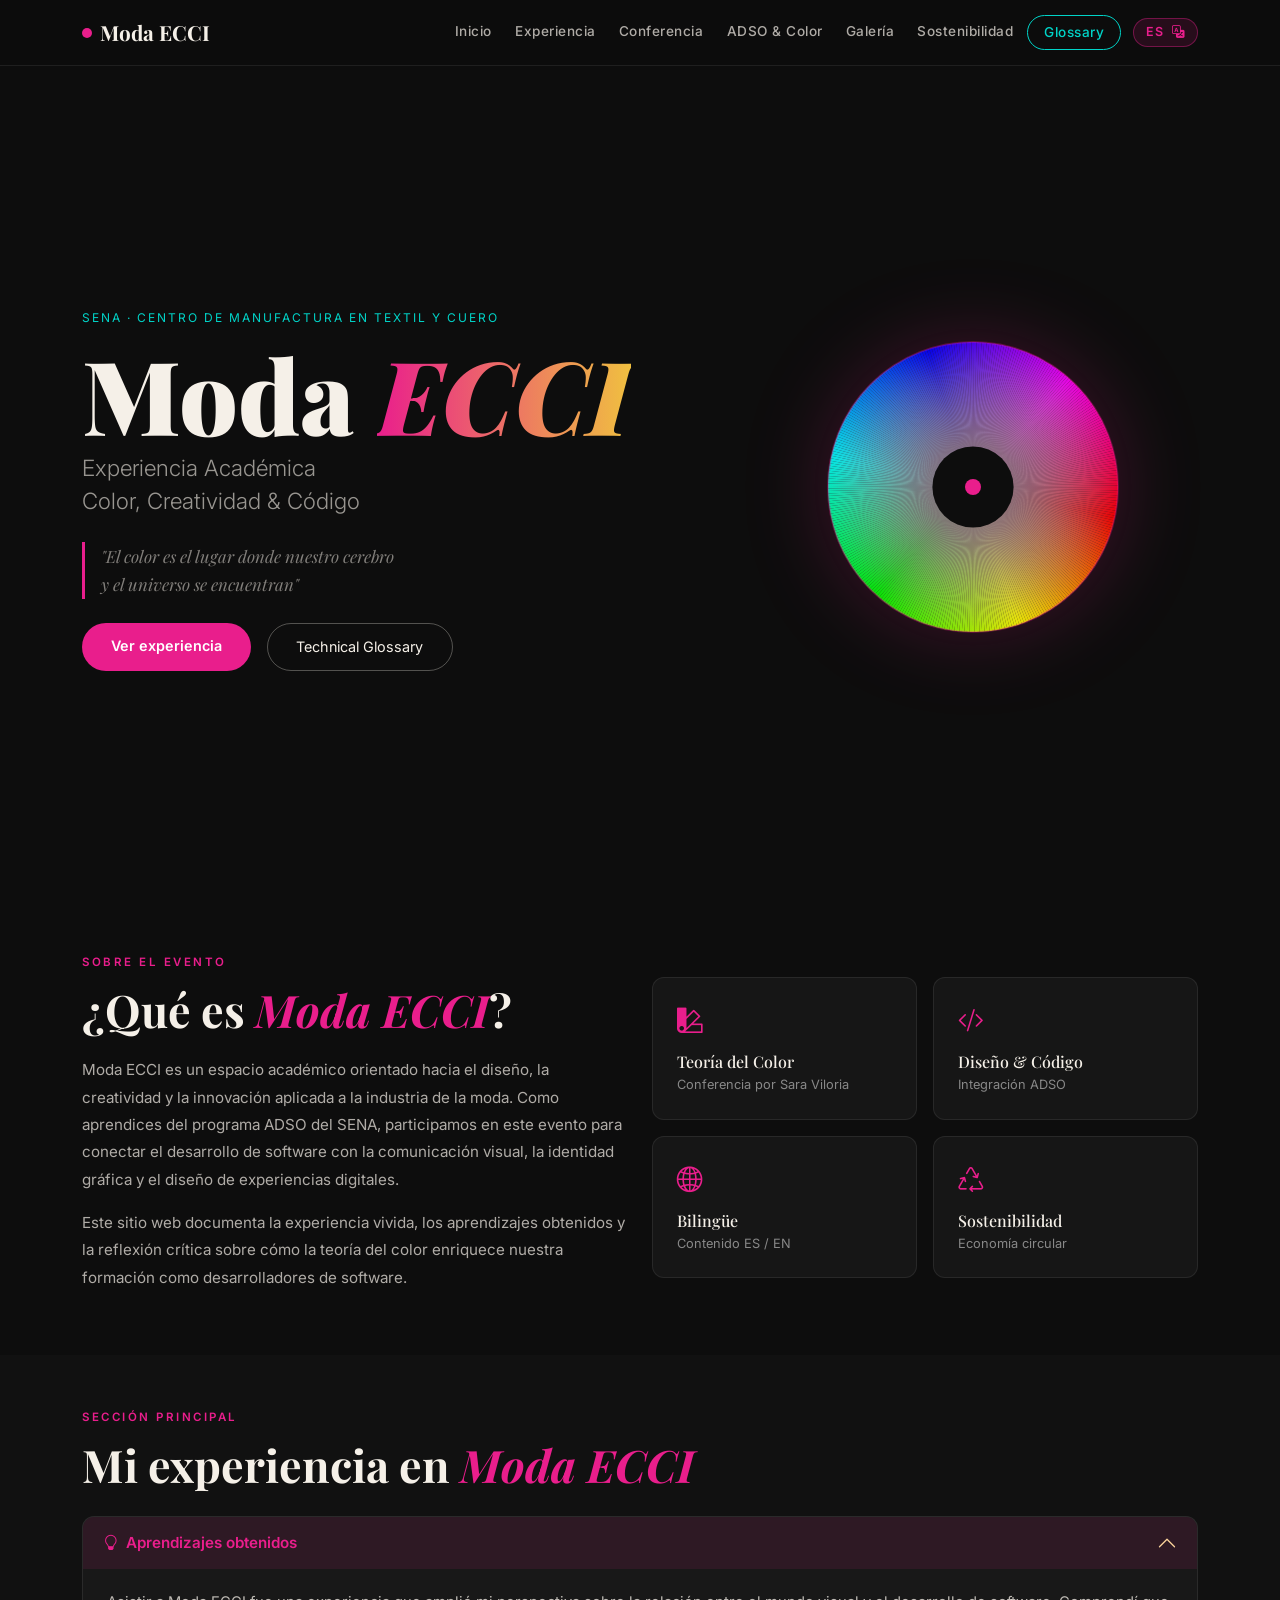
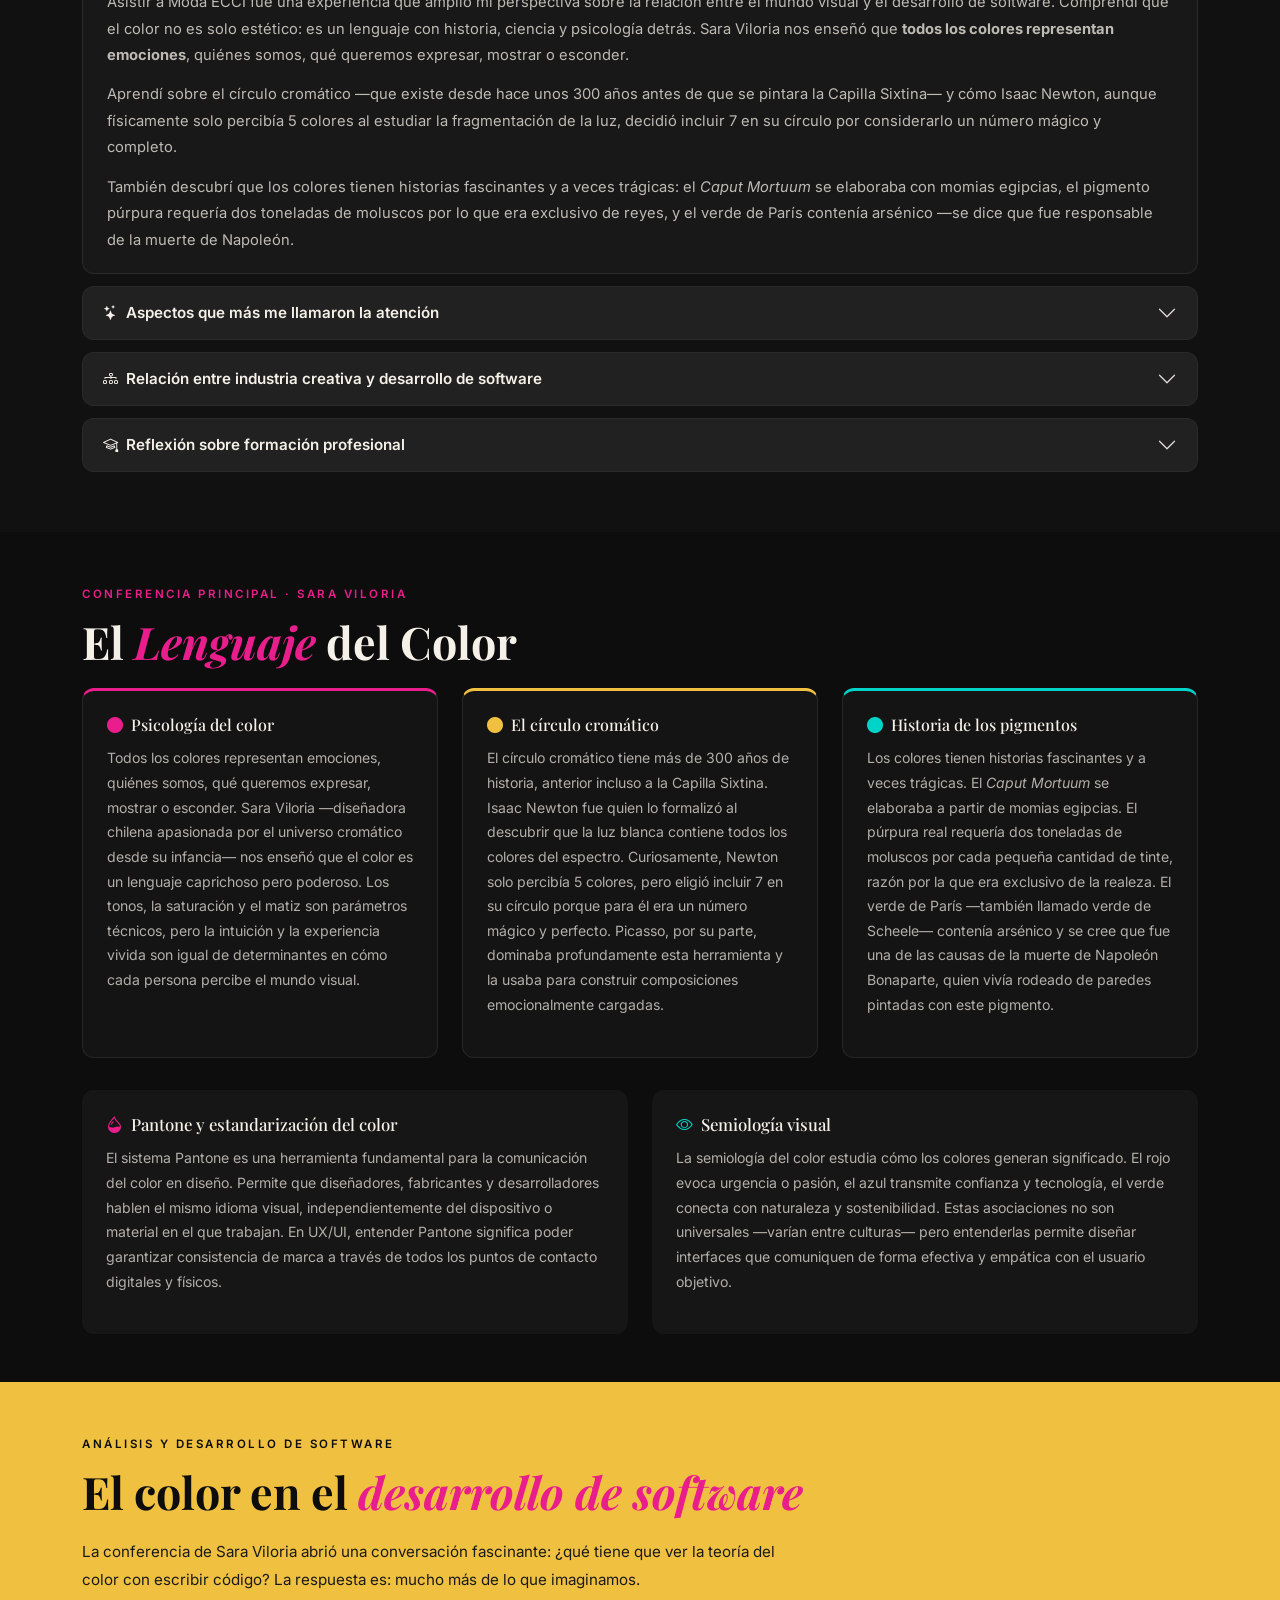
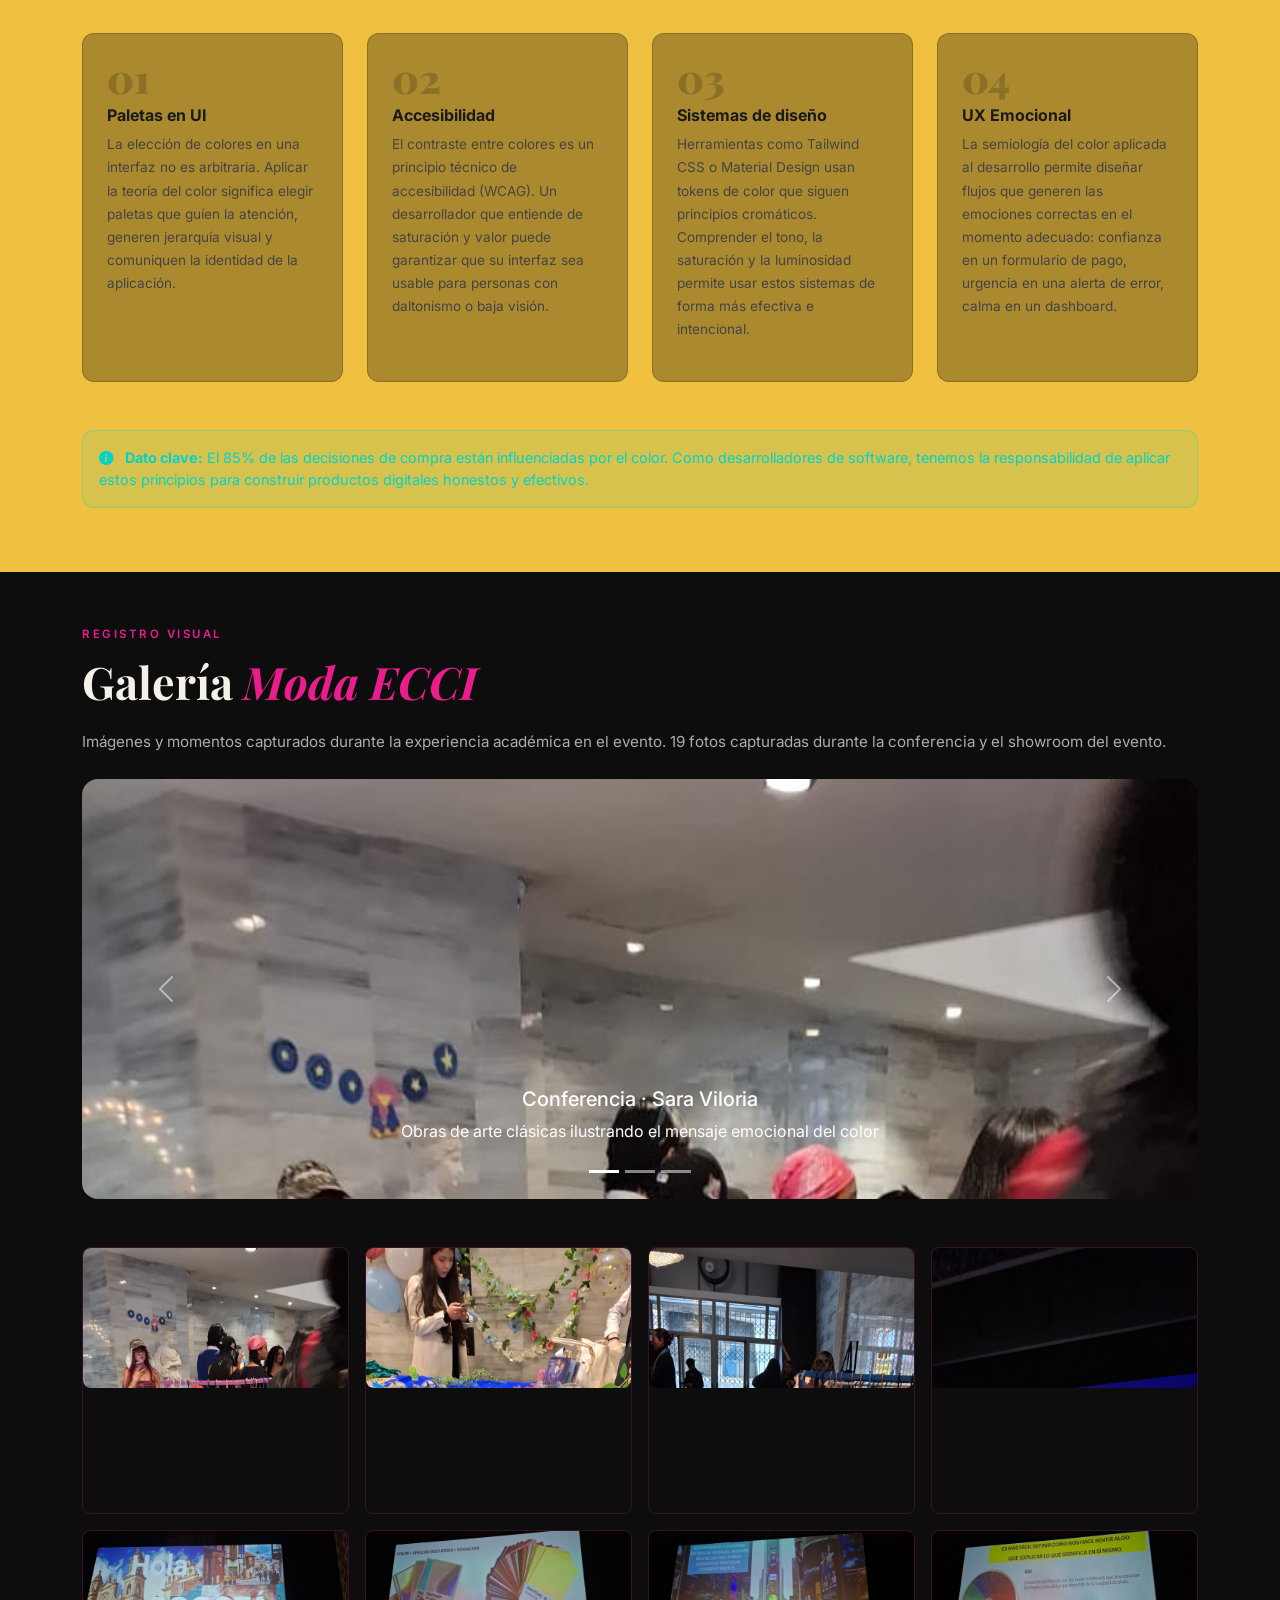
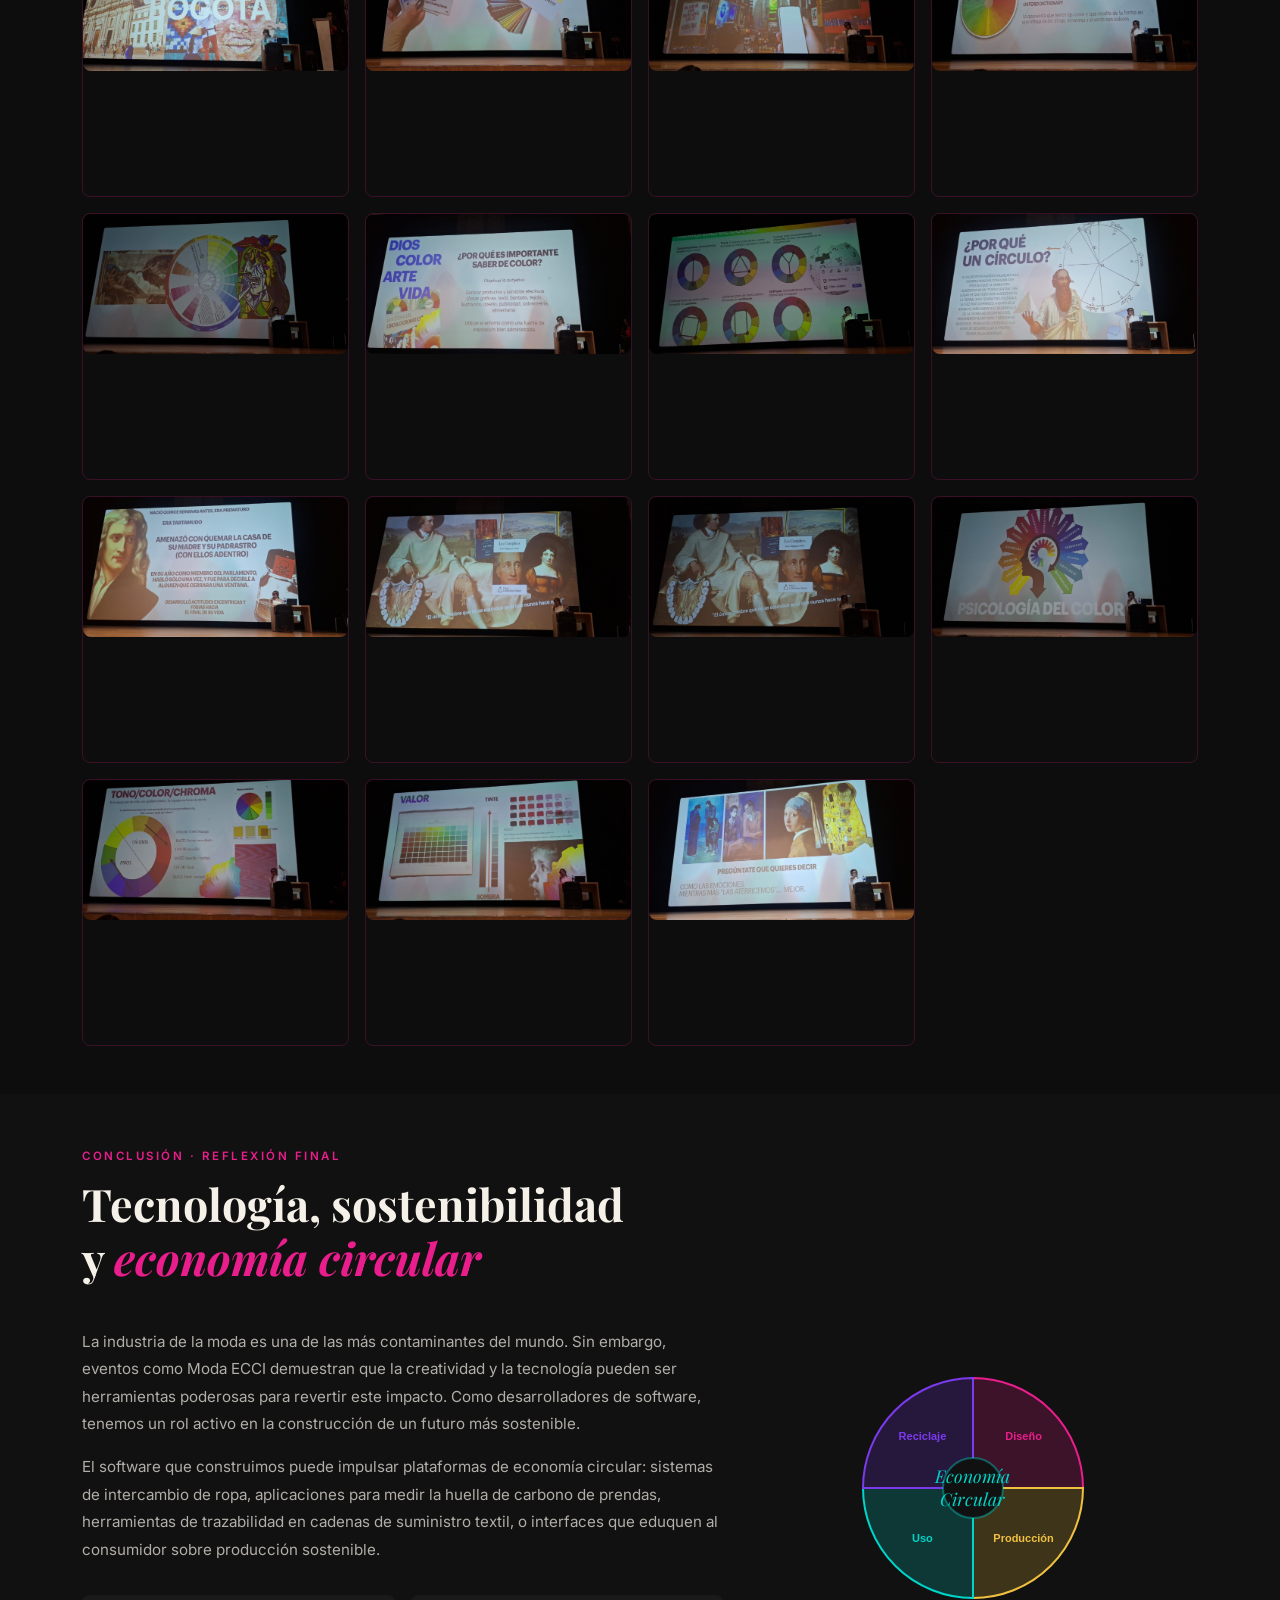
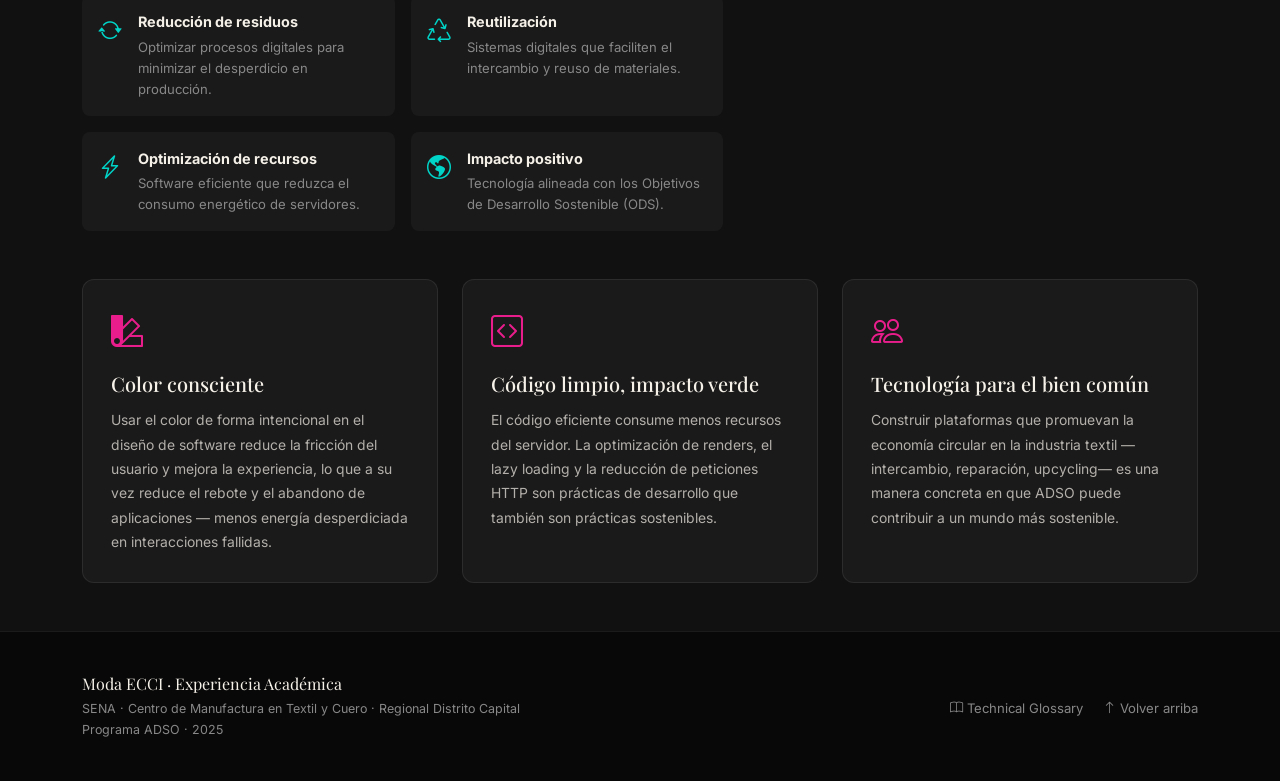
==== commit 0c2565a8: "Update index.html" ====
--- a/index.html
+++ b/index.html
@@ -11,7 +11,6 @@
 </head>
 <body>
 
-  <!-- ══════════════════════ NAVBAR ══════════════════════ -->
   <nav class="navbar navbar-expand-lg navbar-dark fixed-top" id="mainNav">
     <div class="container">
       <a class="navbar-brand fw-bold" href="#hero">
@@ -43,7 +42,7 @@
     </div>
   </nav>
 
-  <!-- ══════════════════════ HERO ══════════════════════ -->
+
   <section id="hero" class="hero-section d-flex align-items-center">
     <canvas id="colorWheel" class="color-wheel-bg"></canvas>
     <div class="container position-relative z-2">
@@ -67,7 +66,7 @@
     </div>
   </section>
 
-  <!-- ══════════════════════ INICIO ══════════════════════ -->
+
   <section id="inicio" class="section-dark py-5">
     <div class="container">
       <div class="row g-4 align-items-center">
@@ -113,7 +112,7 @@
     </div>
   </section>
 
-  <!-- ══════════════════════ EXPERIENCIA ══════════════════════ -->
+
   <section id="experiencia" class="section-light py-5">
     <div class="container">
       <span class="section-eyebrow" data-es="Sección principal" data-en="Main section">Sección principal</span>
@@ -191,7 +190,6 @@
     </div>
   </section>
 
-  <!-- ══════════════════════ CONFERENCIA ══════════════════════ -->
   <section id="conferencia" class="section-dark py-5">
     <div class="container">
       <span class="section-eyebrow" data-es="Conferencia principal · Sara Viloria" data-en="Main Conference · Sara Viloria">Conferencia principal · Sara Viloria</span>
@@ -235,7 +233,6 @@
     </div>
   </section>
 
-  <!-- ══════════════════════ ADSO & COLOR ══════════════════════ -->
   <section id="adso" class="section-accent py-5">
     <div class="container">
       <span class="section-eyebrow" style="color:#0D0D0D" data-es="Análisis y Desarrollo de Software" data-en="Software Analysis and Development">Análisis y Desarrollo de Software</span>
@@ -280,7 +277,6 @@
     </div>
   </section>
 
-  <!-- ══════════════════════ GALERÍA ══════════════════════ -->
   <section id="galeria" class="section-dark py-5">
     <div class="container">
       <span class="section-eyebrow" data-es="Registro visual" data-en="Visual record">Registro visual</span>
@@ -348,7 +344,6 @@
     </div>
   </section>
 
-  <!-- Photo Modal -->
   <div class="modal fade" id="photoModal" tabindex="-1">
     <div class="modal-dialog modal-lg modal-dialog-centered">
       <div class="modal-content bg-dark border-0">
@@ -366,7 +361,6 @@
     </div>
   </div>
 
-  <!-- ══════════════════════ SOSTENIBILIDAD ══════════════════════ -->
   <section id="sostenibilidad" class="section-light py-5">
     <div class="container">
       <span class="section-eyebrow" data-es="Conclusión · Reflexión final" data-en="Conclusion · Final reflection">Conclusión · Reflexión final</span>
@@ -452,7 +446,7 @@
     </div>
   </section>
 
-  <!-- ══════════════════════ FOOTER ══════════════════════ -->
+
   <footer class="site-footer">
     <div class="container">
       <div class="row align-items-center">
@@ -476,4 +470,4 @@
   <script src="https://cdn.jsdelivr.net/npm/bootstrap@5.3.3/dist/js/bootstrap.bundle.min.js"></script>
   <script src="js/main.js"></script>
 </body>
-</html>+</html>
--- a/css/styles.css
+++ b/css/styles.css
@@ -1,9 +1,3 @@
-/* ═══════════════════════════════════════════════
-   MODA ECCI — Hoja de estilos principal
-   Paleta: #0D0D0D | #F5F0E8 | #E91E8C | #F0C040 | #00D4C8
-   Tipografía: Playfair Display + Inter
-═══════════════════════════════════════════════ */
-
 :root {
   --bg-dark: #0D0D0D;
   --bg-mid: #141414;
@@ -30,7 +24,6 @@
   overflow-x: hidden;
 }
 
-/* ── NAVBAR ── */
 #mainNav {
   background: rgba(13,13,13,0.85);
   backdrop-filter: blur(16px);
@@ -76,7 +69,6 @@
   color: var(--bg-dark) !important;
 }
 
-/* ── HERO ── */
 .hero-section {
   min-height: 100vh;
   background: var(--bg-dark);
@@ -161,7 +153,6 @@
   filter: drop-shadow(0 0 40px rgba(233,30,140,0.3));
 }
 
-/* ── SECTIONS ── */
 .section-dark { background: var(--bg-dark); }
 .section-light { background: #111; }
 .section-accent { background: var(--accent-gold); }
@@ -194,7 +185,6 @@
   margin-bottom: 1rem;
 }
 
-/* ── INFO CARDS (inicio) ── */
 .info-card {
   background: rgba(255,255,255,0.04);
   border: 1px solid var(--border-dim);
@@ -226,7 +216,6 @@
   margin: 0;
 }
 
-/* ── ACCORDION ── */
 .custom-accordion .accordion-item {
   background: rgba(255,255,255,0.03);
   border: 1px solid var(--border-dim);
@@ -304,7 +293,6 @@
   line-height: 1.75;
 }
 
-/* ── FEATURE BLOCK ── */
 .feature-block {
   background: rgba(255,255,255,0.04);
   border-radius: var(--radius);
@@ -366,7 +354,6 @@
   font-size: 0.9rem;
 }
 
-/* ── GALLERY ── */
 .carousel-placeholder {
   height: 420px;
   display: flex;
@@ -419,7 +406,6 @@
   font-style: italic;
 }
 
-/* ── SOSTENIBILIDAD ── */
 .sustain-item {
   display: flex;
   gap: 1rem;
@@ -513,7 +499,6 @@
 }
 .footer-link:hover { color: var(--accent-magenta); }
 
-/* ── SCROLL ANIMATIONS ── */
 .fade-in {
   opacity: 0;
   transform: translateY(20px);
@@ -524,7 +509,8 @@
   transform: translateY(0);
 }
 
-/* ── RESPONSIVE ── */
+
+
 @media (max-width: 768px) {
   .hero-section { padding-top: 100px; min-height: auto; padding-bottom: 4rem; }
   .wheel-container { margin-top: 2rem; }
@@ -572,7 +558,6 @@
   object-fit: contain;
 }
 
-/* ── Language switch button ── */
 .lang-switch {
   display: flex;
   align-items: center;
